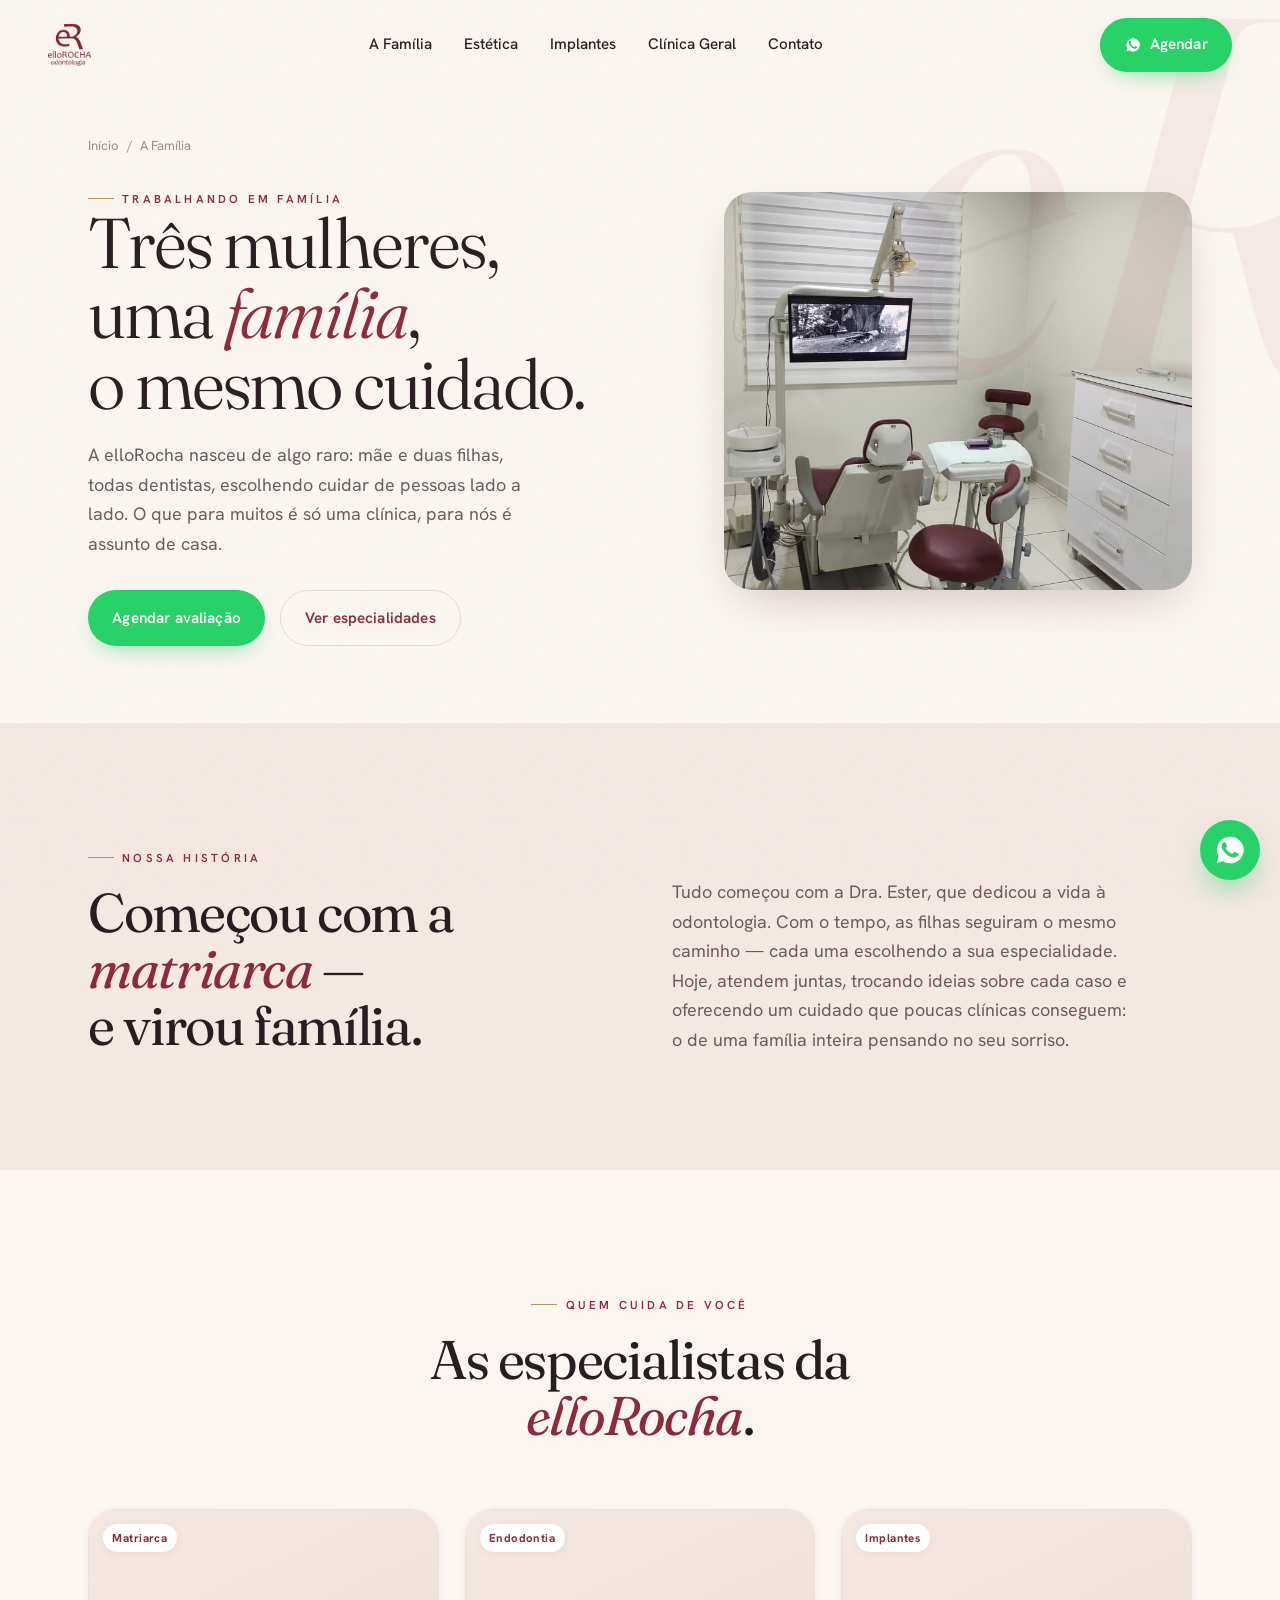
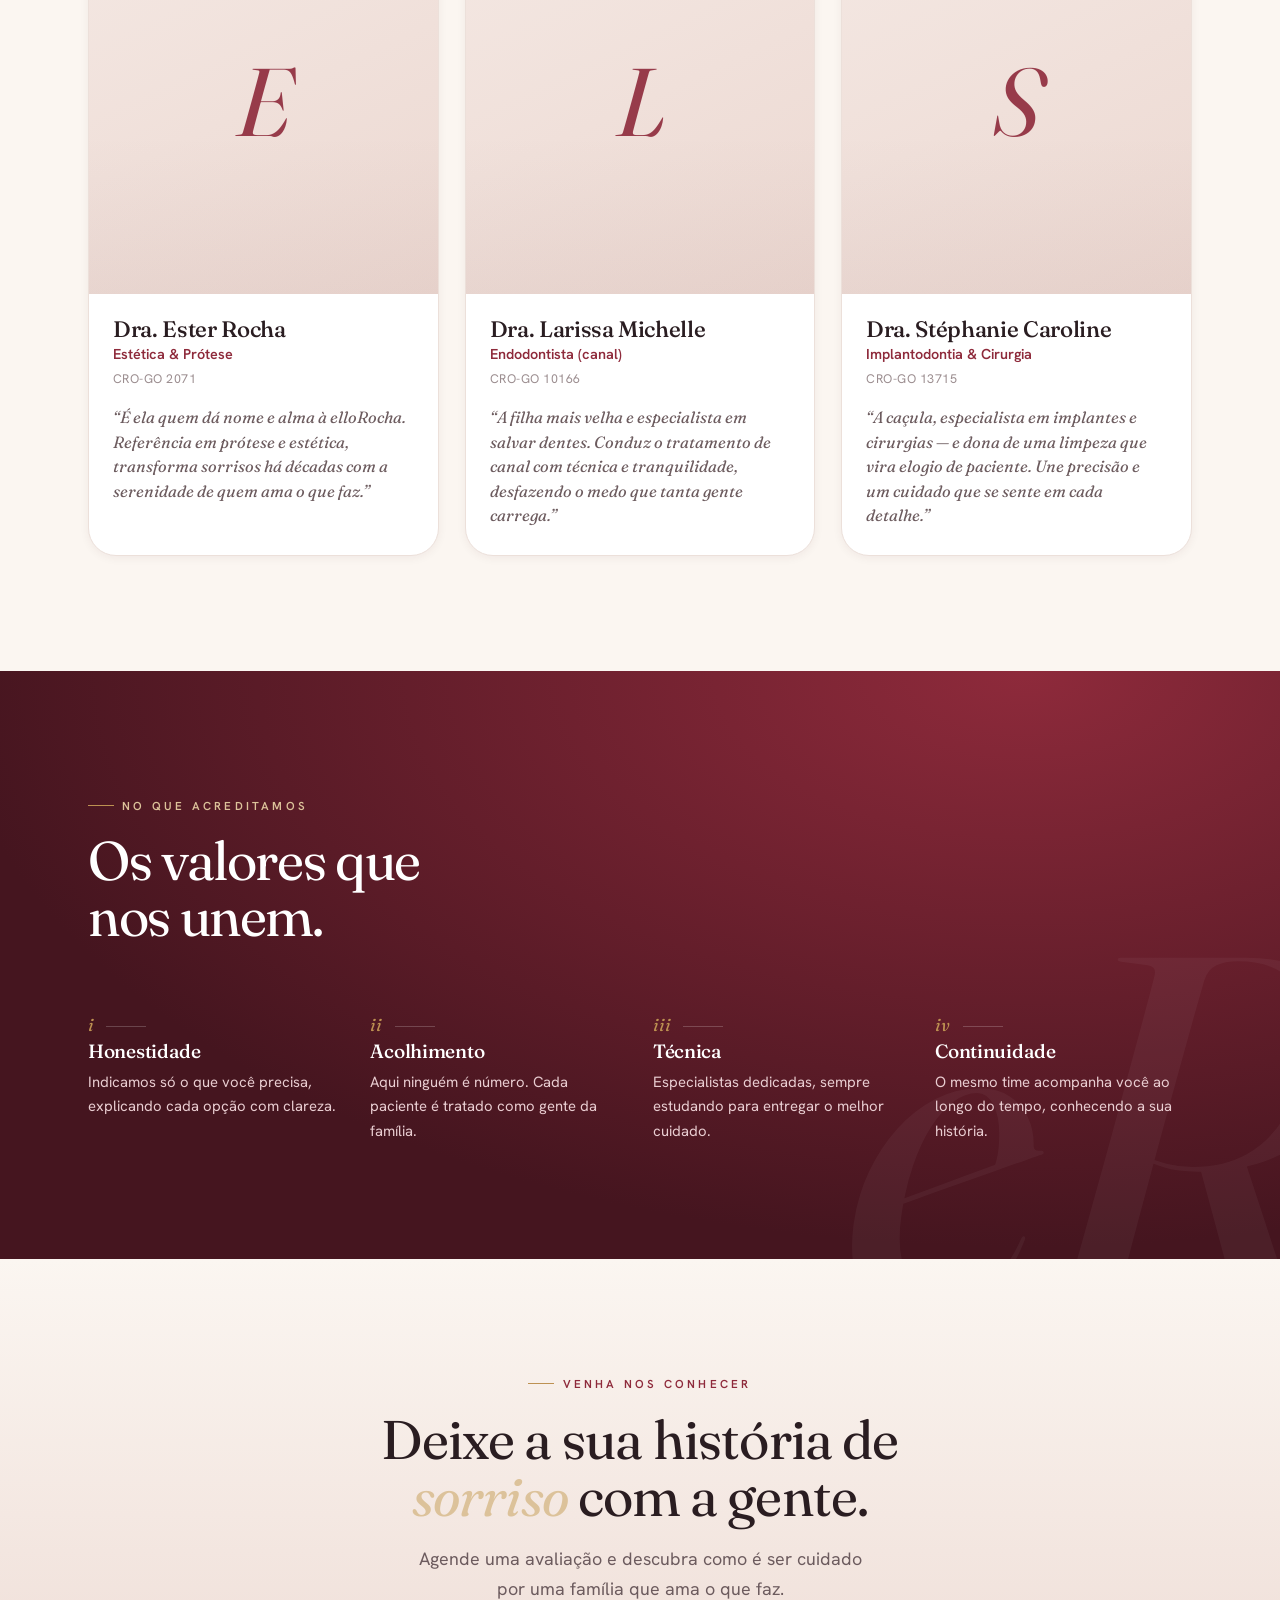
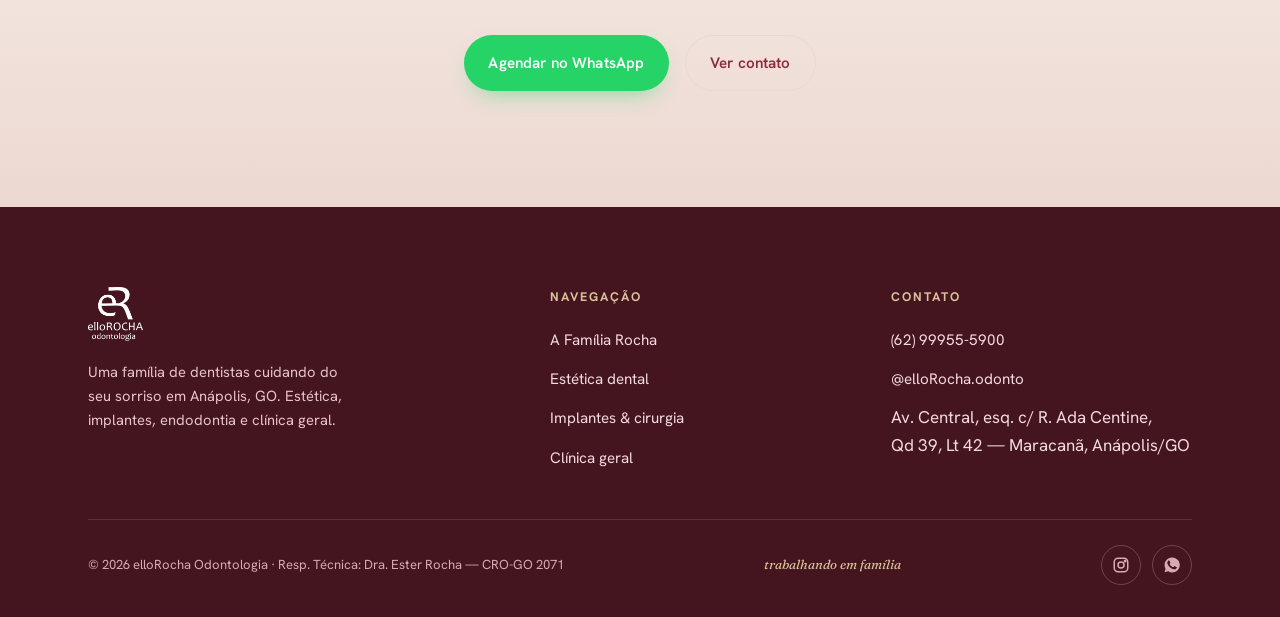
==== a-familia.html @ ec73e2ec "Redesign completo do site elloRocha (boutique editorial) - Nova identidade: bordô + dourado + marfim" ====
<!DOCTYPE html>
<html lang="pt-BR">
<head>
<meta charset="UTF-8">
<meta name="viewport" content="width=device-width, initial-scale=1">
<title>A Família Rocha — elloRocha Odontologia | Anápolis, GO</title>
<meta name="description" content="Conheça a família Rocha: mãe e duas filhas dentistas que atendem juntas em Anápolis, unindo estética, implantes e endodontia com cuidado humano.">
<link rel="canonical" href="https://ellorocha.com.br/a-familia.html">
<meta property="og:type" content="website">
<meta property="og:title" content="A Família Rocha — elloRocha Odontologia">
<meta property="og:description" content="Mãe e duas filhas dentistas cuidando do seu sorriso em Anápolis. Trabalhando em família.">
<meta property="og:image" content="https://ellorocha.com.br/assets/img/logo-bordo.png">
<link rel="icon" href="assets/img/favicon.svg" type="image/svg+xml">
<link rel="preconnect" href="https://fonts.googleapis.com">
<link rel="preconnect" href="https://fonts.gstatic.com" crossorigin>
<link href="https://fonts.googleapis.com/css2?family=Fraunces:ital,opsz,wght@0,9..144,300..600;1,9..144,300..500&family=Hanken+Grotesk:wght@400;500;600;700&display=swap" rel="stylesheet">
<link rel="stylesheet" href="assets/css/styles.css">
</head>
<body>

<!-- ===================== NAV ===================== -->
<header class="nav" id="nav">
  <a class="nav__brand" href="index.html" aria-label="elloRocha — início">
    <img src="assets/img/logo-bordo.png" alt="elloRocha Odontologia">
  </a>
  <nav class="nav__links" aria-label="Principal">
    <a href="a-familia.html">A Família</a>
    <a href="estetica.html">Estética</a>
    <a href="implantes.html">Implantes</a>
    <a href="clinica-geral.html">Clínica Geral</a>
    <a href="index.html#contato">Contato</a>
  </nav>
  <div class="nav__cta">
    <a class="btn btn--wz" href="https://wa.me/5562999555900?text=Ol%C3%A1!%20Gostaria%20de%20agendar%20uma%20avalia%C3%A7%C3%A3o%20na%20elloRocha." target="_blank" rel="noopener">
      <svg viewBox="0 0 24 24" fill="currentColor" aria-hidden="true"><path d="M12 2a10 10 0 0 0-8.6 15l-1.3 4.7 4.8-1.3A10 10 0 1 0 12 2Zm5.8 14.2c-.2.7-1.4 1.3-2 1.4-.5.1-1.2.1-1.9-.1-.4-.1-1-.3-1.8-.6-3-1.3-5-4.4-5.1-4.6-.2-.2-1.3-1.7-1.3-3.2 0-1.5.8-2.3 1.1-2.6.3-.3.6-.4.8-.4h.6c.2 0 .4 0 .6.5l.9 2.1c.1.2.1.4 0 .6l-.4.6-.3.3c-.2.2-.3.4-.1.7.2.3.9 1.4 1.9 2.3 1.3 1.1 2.3 1.5 2.6 1.6.3.1.5.1.7-.1l.9-1.1c.2-.3.4-.2.7-.1l2 1c.3.1.5.2.6.3.1.2.1.7-.1 1.5Z"/></svg>
      Agendar
    </a>
    <button class="nav__burger" aria-label="Abrir menu" aria-expanded="false" aria-controls="nav"><span></span></button>
  </div>
</header>

<main>
<!-- ===================== PAGE HERO ===================== -->
<section class="page-hero">
  <span class="monogram-bg" style="top:-4rem;right:-6rem;" aria-hidden="true">eR</span>
  <div class="container page-hero__grid">
    <div data-reveal>
      <div class="crumbs"><a href="index.html">Início</a> / <span>A Família</span></div>
      <span class="eyebrow">Trabalhando em família</span>
      <h1>Três mulheres,<br>uma <em>família</em>,<br>o mesmo cuidado.</h1>
      <p class="lead">A elloRocha nasceu de algo raro: mãe e duas filhas, todas dentistas, escolhendo cuidar de pessoas lado a lado. O que para muitos é só uma clínica, para nós é assunto de casa.</p>
      <div class="hero__actions">
        <a class="btn btn--wz" href="https://wa.me/5562999555900?text=Ol%C3%A1!%20Gostaria%20de%20agendar%20uma%20avalia%C3%A7%C3%A3o%20na%20elloRocha." target="_blank" rel="noopener">Agendar avaliação</a>
        <a class="btn btn--ghost" href="index.html#especialidades">Ver especialidades</a>
      </div>
    </div>
    <div class="page-hero__media" data-reveal data-delay="2">
      <img src="assets/img/clinica.jpg" alt="Consultório da elloRocha Odontologia em Anápolis">
    </div>
  </div>
</section>

<!-- ===================== HISTÓRIA ===================== -->
<section class="section section--nude">
  <div class="container family-intro">
    <div class="head" data-reveal style="margin-bottom:0">
      <span class="eyebrow">Nossa história</span>
      <h2 class="section-title">Começou com a <em>matriarca</em> —<br>e virou família.</h2>
    </div>
    <p class="lead" data-reveal data-delay="1">Tudo começou com a Dra. Ester, que dedicou a vida à odontologia. Com o tempo, as filhas seguiram o mesmo caminho — cada uma escolhendo a sua especialidade. Hoje, atendem juntas, trocando ideias sobre cada caso e oferecendo um cuidado que poucas clínicas conseguem: o de uma família inteira pensando no seu sorriso.</p>
  </div>
</section>

<!-- ===================== AS TRÊS ===================== -->
<section class="section">
  <div class="container">
    <div class="head head--center" data-reveal>
      <span class="eyebrow">Quem cuida de você</span>
      <h2 class="section-title">As especialistas da <em>elloRocha</em>.</h2>
    </div>
    <div class="family-grid">
      <article class="doc-card" data-reveal data-delay="1">
        <div class="doc-card__photo"><span class="doc-card__tag">Matriarca</span><span class="doc-card__mono">E</span></div>
        <div class="doc-card__body">
          <h3>Dra. Ester Rocha</h3>
          <p class="doc-card__role">Estética &amp; Prótese</p>
          <p class="doc-card__cro">CRO-GO 2071</p>
          <p class="doc-card__quote">“É ela quem dá nome e alma à elloRocha. Referência em prótese e estética, transforma sorrisos há décadas com a serenidade de quem ama o que faz.”</p>
        </div>
      </article>
      <article class="doc-card" data-reveal data-delay="2">
        <div class="doc-card__photo"><span class="doc-card__tag">Endodontia</span><span class="doc-card__mono">L</span></div>
        <div class="doc-card__body">
          <h3>Dra. Larissa Michelle</h3>
          <p class="doc-card__role">Endodontista (canal)</p>
          <p class="doc-card__cro">CRO-GO 10166</p>
          <p class="doc-card__quote">“A filha mais velha e especialista em salvar dentes. Conduz o tratamento de canal com técnica e tranquilidade, desfazendo o medo que tanta gente carrega.”</p>
        </div>
      </article>
      <article class="doc-card" data-reveal data-delay="3">
        <div class="doc-card__photo"><span class="doc-card__tag">Implantes</span><span class="doc-card__mono">S</span></div>
        <div class="doc-card__body">
          <h3>Dra. Stéphanie Caroline</h3>
          <p class="doc-card__role">Implantodontia &amp; Cirurgia</p>
          <p class="doc-card__cro">CRO-GO 13715</p>
          <p class="doc-card__quote">“A caçula, especialista em implantes e cirurgias — e dona de uma limpeza que vira elogio de paciente. Une precisão e um cuidado que se sente em cada detalhe.”</p>
        </div>
      </article>
    </div>
  </div>
</section>

<!-- ===================== VALORES ===================== -->
<section class="section dark">
  <span class="monogram-bg" style="bottom:-8rem;right:-4rem;color:#fff;opacity:.04;" aria-hidden="true">eR</span>
  <div class="container">
    <div class="head" data-reveal>
      <span class="eyebrow">No que acreditamos</span>
      <h2 class="section-title">Os valores que<br>nos unem.</h2>
    </div>
    <div class="feat-grid">
      <div class="feat" data-reveal data-delay="1"><div class="feat__n">i</div><h3>Honestidade</h3><p>Indicamos só o que você precisa, explicando cada opção com clareza.</p></div>
      <div class="feat" data-reveal data-delay="2"><div class="feat__n">ii</div><h3>Acolhimento</h3><p>Aqui ninguém é número. Cada paciente é tratado como gente da família.</p></div>
      <div class="feat" data-reveal data-delay="3"><div class="feat__n">iii</div><h3>Técnica</h3><p>Especialistas dedicadas, sempre estudando para entregar o melhor cuidado.</p></div>
      <div class="feat" data-reveal data-delay="4"><div class="feat__n">iv</div><h3>Continuidade</h3><p>O mesmo time acompanha você ao longo do tempo, conhecendo a sua história.</p></div>
    </div>
  </div>
</section>

<!-- ===================== CTA ===================== -->
<section class="section cta-band section--blush">
  <div class="container" data-reveal>
    <span class="eyebrow" style="justify-content:center;display:flex;margin-bottom:1.2rem">Venha nos conhecer</span>
    <h2>Deixe a sua história de <em>sorriso</em> com a gente.</h2>
    <p class="lead" style="margin:0 auto">Agende uma avaliação e descubra como é ser cuidado por uma família que ama o que faz.</p>
    <div class="actions">
      <a class="btn btn--wz" href="https://wa.me/5562999555900?text=Ol%C3%A1!%20Gostaria%20de%20agendar%20uma%20avalia%C3%A7%C3%A3o%20na%20elloRocha." target="_blank" rel="noopener">Agendar no WhatsApp</a>
      <a class="btn btn--ghost" href="index.html#contato">Ver contato</a>
    </div>
  </div>
</section>
</main>

<!-- ===================== RODAPÉ ===================== -->
<footer class="footer">
  <div class="container">
    <div class="footer__top">
      <div>
        <img src="assets/img/logo-branco.png" alt="elloRocha Odontologia">
        <p>Uma família de dentistas cuidando do seu sorriso em Anápolis, GO. Estética, implantes, endodontia e clínica geral.</p>
      </div>
      <div>
        <h4>Navegação</h4>
        <ul>
          <li><a href="a-familia.html">A Família Rocha</a></li>
          <li><a href="estetica.html">Estética dental</a></li>
          <li><a href="implantes.html">Implantes &amp; cirurgia</a></li>
          <li><a href="clinica-geral.html">Clínica geral</a></li>
        </ul>
      </div>
      <div>
        <h4>Contato</h4>
        <ul>
          <li><a href="https://wa.me/5562999555900" target="_blank" rel="noopener">(62) 99955-5900</a></li>
          <li><a href="https://instagram.com/elloRocha.odonto" target="_blank" rel="noopener">@elloRocha.odonto</a></li>
          <li><span>Av. Central, esq. c/ R. Ada Centine,<br>Qd 39, Lt 42 — Maracanã, Anápolis/GO</span></li>
        </ul>
      </div>
    </div>
    <div class="footer__bottom">
      <span>© <span data-year>2026</span> elloRocha Odontologia · Resp. Técnica: Dra. Ester Rocha — CRO-GO 2071</span>
      <span class="tag">trabalhando em família</span>
      <div class="footer__social">
        <a href="https://instagram.com/elloRocha.odonto" target="_blank" rel="noopener" aria-label="Instagram"><svg viewBox="0 0 24 24" fill="none" stroke="currentColor" stroke-width="2"><rect x="3" y="3" width="18" height="18" rx="5"/><circle cx="12" cy="12" r="4"/><circle cx="17.5" cy="6.5" r="1" fill="currentColor"/></svg></a>
        <a href="https://wa.me/5562999555900" target="_blank" rel="noopener" aria-label="WhatsApp"><svg viewBox="0 0 24 24" fill="currentColor"><path d="M12 2a10 10 0 0 0-8.6 15l-1.3 4.7 4.8-1.3A10 10 0 1 0 12 2Zm5.8 14.2c-.2.7-1.4 1.3-2 1.4-.5.1-1.2.1-1.9-.1-.4-.1-1-.3-1.8-.6-3-1.3-5-4.4-5.1-4.6-.2-.2-1.3-1.7-1.3-3.2 0-1.5.8-2.3 1.1-2.6.3-.3.6-.4.8-.4h.6c.2 0 .4 0 .6.5l.9 2.1c.1.2.1.4 0 .6l-.4.6-.3.3c-.2.2-.3.4-.1.7.2.3.9 1.4 1.9 2.3 1.3 1.1 2.3 1.5 2.6 1.6.3.1.5.1.7-.1l.9-1.1c.2-.3.4-.2.7-.1l2 1c.3.1.5.2.6.3.1.2.1.7-.1 1.5Z"/></svg></a>
      </div>
    </div>
  </div>
</footer>

<a class="wz-float" href="https://wa.me/5562999555900?text=Ol%C3%A1!%20Gostaria%20de%20agendar%20uma%20avalia%C3%A7%C3%A3o%20na%20elloRocha." target="_blank" rel="noopener" aria-label="Falar no WhatsApp">
  <svg viewBox="0 0 24 24" fill="currentColor"><path d="M12 2a10 10 0 0 0-8.6 15l-1.3 4.7 4.8-1.3A10 10 0 1 0 12 2Zm5.8 14.2c-.2.7-1.4 1.3-2 1.4-.5.1-1.2.1-1.9-.1-.4-.1-1-.3-1.8-.6-3-1.3-5-4.4-5.1-4.6-.2-.2-1.3-1.7-1.3-3.2 0-1.5.8-2.3 1.1-2.6.3-.3.6-.4.8-.4h.6c.2 0 .4 0 .6.5l.9 2.1c.1.2.1.4 0 .6l-.4.6-.3.3c-.2.2-.3.4-.1.7.2.3.9 1.4 1.9 2.3 1.3 1.1 2.3 1.5 2.6 1.6.3.1.5.1.7-.1l.9-1.1c.2-.3.4-.2.7-.1l2 1c.3.1.5.2.6.3.1.2.1.7-.1 1.5Z"/></svg>
</a>

<script src="assets/js/main.js"></script>
</body>
</html>
---- assets/css/styles.css ----
/* =====================================================================
   elloRocha odontologia — sistema visual
   Boutique editorial · bordô + dourado + marfim
   Fonts: Fraunces (display) + Hanken Grotesk (corpo)
   ===================================================================== */

/* ---------- Tokens ---------- */
:root{
  /* cor */
  --bordo:      #8e2a3b;
  --bordo-dk:   #6b1f2d;
  --bordo-deep: #45151f;
  --champagne:  #bd9152;
  --champagne-lt:#dcc29a;
  --nude:       #f4e8e3;
  --blush:      #ecd8d1;
  --marfim:     #fbf6f1;
  --paper:      #ffffff;
  --ink:        #2a1d21;
  --mid:        #6c5b5e;
  --muted:      #9c8e90;
  --linha:      #ece0da;
  --wz:         #25d366;

  /* tipografia */
  --serif: "Fraunces", "Georgia", serif;
  --sans:  "Hanken Grotesk", -apple-system, BlinkMacSystemFont, sans-serif;

  /* medidas */
  --container: 1200px;
  --gutter: clamp(1.25rem, 4vw, 3rem);
  --radius: 18px;
  --radius-lg: 28px;

  /* sombra */
  --shadow-sm: 0 2px 10px rgba(69,21,31,.06);
  --shadow:    0 18px 50px -18px rgba(69,21,31,.28);
  --shadow-lg: 0 40px 90px -30px rgba(69,21,31,.42);

  --ease: cubic-bezier(.22,.61,.36,1);
}

/* ---------- Reset ---------- */
*,*::before,*::after{ box-sizing:border-box; margin:0; padding:0; }
html{ scroll-behavior:smooth; -webkit-text-size-adjust:100%; }
body{
  font-family:var(--sans);
  color:var(--ink);
  background:var(--marfim);
  line-height:1.65;
  font-size:clamp(15.5px,.5vw + 14.5px,17px);
  -webkit-font-smoothing:antialiased;
  overflow-x:hidden;
}
img{ display:block; max-width:100%; height:auto; }
a{ color:inherit; text-decoration:none; }
button{ font:inherit; cursor:pointer; border:none; background:none; color:inherit; }
ul{ list-style:none; }
::selection{ background:var(--bordo); color:#fff; }

/* grão sutil sobre o fundo inteiro */
body::before{
  content:""; position:fixed; inset:0; z-index:9999; pointer-events:none; opacity:.035;
  background-image:url("data:image/svg+xml,%3Csvg xmlns='http://www.w3.org/2000/svg' width='160' height='160'%3E%3Cfilter id='n'%3E%3CfeTurbulence type='fractalNoise' baseFrequency='.8' numOctaves='2'/%3E%3C/filter%3E%3Crect width='100%25' height='100%25' filter='url(%23n)'/%3E%3C/svg%3E");
}

/* ---------- Tipografia ---------- */
h1,h2,h3{ font-family:var(--serif); font-weight:560; line-height:1.04; letter-spacing:-.015em; color:var(--ink); }
.display{
  font-family:var(--serif);
  font-weight:330;
  font-optical-sizing:auto;
  font-size:clamp(2.6rem,7.2vw,5.6rem);
  line-height:.98;
  letter-spacing:-.03em;
}
.display em{ font-style:italic; font-weight:430; }
.display .accent{ color:var(--bordo); }

.eyebrow{
  font-family:var(--sans);
  font-weight:600; font-size:.72rem; letter-spacing:.28em; text-transform:uppercase;
  color:var(--bordo); display:inline-flex; align-items:center; gap:.7em;
}
.eyebrow::before{ content:""; width:26px; height:1px; background:var(--champagne); }

.section-title{ font-size:clamp(2rem,4.4vw,3.4rem); font-weight:400; letter-spacing:-.025em; }
.section-title em{ font-style:italic; color:var(--bordo); }
.lead{ font-size:clamp(1.05rem,1.4vw,1.22rem); color:var(--mid); max-width:46ch; }

/* ---------- Layout ---------- */
.container{ width:100%; max-width:var(--container); margin-inline:auto; padding-inline:var(--gutter); }
.section{ padding-block:clamp(4.5rem,9vw,8rem); position:relative; }
.section--tight{ padding-block:clamp(3rem,6vw,5rem); }
.section--nude{ background:var(--nude); }
.section--blush{ background:linear-gradient(180deg,var(--marfim),var(--blush)); }
.dark{ background:radial-gradient(120% 140% at 80% 0%,var(--bordo) 0%,var(--bordo-deep) 70%); color:#fdeef0; }
.dark h1,.dark h2,.dark h3{ color:#fff; }
.dark .lead{ color:#f0d4d8; }
.dark .eyebrow{ color:var(--champagne-lt); }
.dark .eyebrow::before{ background:var(--champagne); }

/* ---------- Botões ---------- */
.btn{
  --bg:var(--bordo); --fg:#fff;
  display:inline-flex; align-items:center; gap:.6em;
  background:var(--bg); color:var(--fg);
  padding:.95em 1.6em; border-radius:999px;
  font-weight:600; font-size:.95rem; letter-spacing:.01em;
  transition:transform .35s var(--ease), box-shadow .35s var(--ease), background .3s;
  box-shadow:0 10px 24px -12px rgba(142,42,59,.6);
  white-space:nowrap;
}
.btn:hover{ transform:translateY(-3px); box-shadow:0 18px 34px -14px rgba(142,42,59,.7); }
.btn svg{ width:1.05em; height:1.05em; }
.btn--wz{ --bg:var(--wz); box-shadow:0 10px 24px -12px rgba(37,211,102,.7); }
.btn--wz:hover{ box-shadow:0 18px 34px -14px rgba(37,211,102,.75); }
.btn--ghost{ --bg:transparent; --fg:var(--bordo); box-shadow:none; border:1.5px solid var(--blush); }
.btn--ghost:hover{ background:var(--bordo); color:#fff; border-color:var(--bordo); }
.btn--gold{ --bg:var(--champagne); --fg:#3a2410; }
.dark .btn--ghost{ --fg:#fff; border-color:rgba(255,255,255,.35); }
.dark .btn--ghost:hover{ background:#fff; color:var(--bordo); }

.link-arrow{ display:inline-flex; align-items:center; gap:.5em; font-weight:600; color:var(--bordo); }
.link-arrow svg{ width:1em; height:1em; transition:transform .3s var(--ease); }
.link-arrow:hover svg{ transform:translateX(5px); }

/* ---------- Monograma decorativo ---------- */
.monogram-bg{
  position:absolute; font-family:var(--serif); font-weight:400; font-style:italic;
  color:var(--bordo); opacity:.05; line-height:1; pointer-events:none; user-select:none;
  font-size:clamp(16rem,40vw,38rem); z-index:0;
}

/* =====================================================================
   NAV
   ===================================================================== */
.nav{
  position:fixed; inset:0 0 auto 0; z-index:100;
  display:flex; align-items:center; justify-content:space-between;
  padding:1.1rem var(--gutter);
  transition:background .4s var(--ease), box-shadow .4s, padding .4s;
}
.nav.scrolled{ background:rgba(251,246,241,.86); backdrop-filter:blur(14px); box-shadow:0 1px 0 var(--linha); padding-block:.75rem; }
.nav__brand{ display:flex; align-items:center; gap:.6rem; z-index:2; }
.nav__brand img{ height:42px; transition:height .4s; }
.nav.scrolled .nav__brand img{ height:36px; }
.nav__links{ display:flex; align-items:center; gap:2rem; }
.nav__links a{ font-weight:500; font-size:.95rem; position:relative; color:var(--ink); }
.nav__links a::after{ content:""; position:absolute; left:0; bottom:-5px; width:0; height:1.5px; background:var(--bordo); transition:width .3s var(--ease); }
.nav__links a:hover::after{ width:100%; }
.nav__cta{ display:flex; align-items:center; gap:1rem; }
.nav__burger{ display:none; width:44px; height:44px; border-radius:50%; align-items:center; justify-content:center; }
.nav__burger span{ display:block; width:20px; height:2px; background:var(--ink); position:relative; transition:.3s; }
.nav__burger span::before,.nav__burger span::after{ content:""; position:absolute; left:0; width:20px; height:2px; background:var(--ink); transition:.3s; }
.nav__burger span::before{ top:-6px; } .nav__burger span::after{ top:6px; }
body.menu-open .nav__burger span{ background:transparent; }
body.menu-open .nav__burger span::before{ top:0; transform:rotate(45deg); }
body.menu-open .nav__burger span::after{ top:0; transform:rotate(-45deg); }

/* =====================================================================
   HERO
   ===================================================================== */
.hero{ position:relative; padding-top:clamp(8rem,16vh,11rem); padding-bottom:clamp(3rem,6vw,5rem); overflow:hidden; }
.hero__grid{ display:grid; grid-template-columns:1.05fr .95fr; gap:clamp(2rem,5vw,4.5rem); align-items:center; position:relative; z-index:1; }
.hero__badge{
  display:inline-flex; align-items:center; gap:.5em; font-size:.8rem; font-weight:600;
  letter-spacing:.04em; color:var(--bordo); background:var(--paper);
  padding:.5em 1em; border-radius:999px; box-shadow:var(--shadow-sm); margin-bottom:1.6rem;
}
.hero__badge .dot{ width:7px; height:7px; border-radius:50%; background:var(--wz); box-shadow:0 0 0 4px rgba(37,211,102,.18); }
.hero h1{ margin-bottom:1.4rem; }
.hero__tagline{ font-family:var(--serif); font-style:italic; color:var(--champagne); font-size:1.1rem; letter-spacing:.02em; margin-bottom:1.2rem; }
.hero__actions{ display:flex; flex-wrap:wrap; gap:.9rem; margin-top:2rem; }
.hero__proof{ display:flex; gap:2rem; margin-top:2.6rem; flex-wrap:wrap; }
.hero__proof .num{ font-family:var(--serif); font-size:1.9rem; color:var(--bordo); line-height:1; }
.hero__proof .lbl{ font-size:.8rem; color:var(--mid); margin-top:.2rem; }

/* colagem editorial */
.collage{ display:grid; grid-template-columns:repeat(6,1fr); grid-auto-rows:62px; gap:14px; }
.collage figure{ position:relative; overflow:hidden; border-radius:var(--radius); box-shadow:var(--shadow); }
.collage img{ width:100%; height:100%; object-fit:cover; transition:transform 1.2s var(--ease); }
.collage figure:hover img{ transform:scale(1.06); }
.collage .c1{ grid-column:1/4; grid-row:1/5; }
.collage .c2{ grid-column:4/7; grid-row:1/4; }
.collage .c3{ grid-column:4/7; grid-row:4/7; }
.collage .c4{ grid-column:1/4; grid-row:5/7; }
.collage .tile{
  display:flex; flex-direction:column; justify-content:space-between; padding:1.2rem;
  background:linear-gradient(150deg,var(--bordo),var(--bordo-deep)); color:#fff;
}
.collage .tile .er{ font-family:var(--serif); font-style:italic; font-size:2.4rem; line-height:1; color:var(--champagne-lt); }
.collage .tile small{ font-size:.72rem; letter-spacing:.18em; text-transform:uppercase; opacity:.85; }
.collage figcaption{
  position:absolute; left:10px; bottom:10px; background:rgba(251,246,241,.92);
  color:var(--bordo); font-size:.7rem; font-weight:600; letter-spacing:.04em;
  padding:.35em .7em; border-radius:999px; backdrop-filter:blur(4px);
}

/* =====================================================================
   TRUST STRIP
   ===================================================================== */
.trust{ border-block:1px solid var(--linha); background:var(--paper); }
.trust__row{ display:flex; flex-wrap:wrap; align-items:center; justify-content:space-between; gap:1.4rem 2.5rem; padding-block:1.5rem; }
.trust__item{ display:flex; align-items:center; gap:.7rem; font-size:.92rem; color:var(--mid); }
.trust__item strong{ color:var(--ink); font-weight:600; }
.trust__item svg{ width:1.4rem; height:1.4rem; color:var(--champagne); flex:none; }

/* =====================================================================
   SECTION HEAD
   ===================================================================== */
.head{ max-width:640px; margin-bottom:clamp(2.5rem,5vw,4rem); }
.head .eyebrow{ margin-bottom:1.1rem; }
.head--center{ margin-inline:auto; text-align:center; }
.head--center .eyebrow{ justify-content:center; }

/* =====================================================================
   FAMÍLIA
   ===================================================================== */
.family-intro{ display:grid; grid-template-columns:1fr 1fr; gap:clamp(2rem,5vw,4rem); align-items:end; }
.family-grid{ display:grid; grid-template-columns:repeat(3,1fr); gap:1.6rem; margin-top:clamp(2.5rem,5vw,3.5rem); }
.doc-card{
  background:var(--paper); border-radius:var(--radius-lg); overflow:hidden;
  box-shadow:var(--shadow-sm); border:1px solid var(--linha);
  transition:transform .5s var(--ease), box-shadow .5s; position:relative;
}
.doc-card:hover{ transform:translateY(-8px); box-shadow:var(--shadow); }
.doc-card__photo{
  aspect-ratio:4/4.4; display:flex; align-items:center; justify-content:center; position:relative;
  background:linear-gradient(155deg,var(--nude),var(--blush));
  overflow:hidden;
}
.doc-card__photo img{ width:100%; height:100%; object-fit:cover; }
.doc-card__mono{ font-family:var(--serif); font-style:italic; font-size:6rem; color:var(--bordo); opacity:.9; }
.doc-card__photo::after{ content:""; position:absolute; inset:auto 0 0 0; height:42%; background:linear-gradient(180deg,transparent,rgba(69,21,31,.04)); }
.doc-card__tag{ position:absolute; top:14px; left:14px; background:var(--paper); color:var(--bordo); font-size:.72rem; font-weight:700; letter-spacing:.04em; padding:.4em .8em; border-radius:999px; box-shadow:var(--shadow-sm); }
.doc-card__body{ padding:1.5rem 1.5rem 1.7rem; }
.doc-card__body h3{ font-size:1.4rem; font-weight:500; }
.doc-card__role{ color:var(--bordo); font-weight:600; font-size:.9rem; margin-top:.15rem; }
.doc-card__cro{ font-size:.78rem; color:var(--muted); letter-spacing:.04em; margin-top:.1rem; }
.doc-card__quote{ font-family:var(--serif); font-style:italic; color:var(--mid); margin-top:1rem; font-size:1.02rem; line-height:1.5; }

/* =====================================================================
   ESPECIALIDADES
   ===================================================================== */
.serv-grid{ display:grid; grid-template-columns:repeat(3,1fr); gap:1.4rem; }
.serv-card{
  background:var(--paper); border:1px solid var(--linha); border-radius:var(--radius-lg);
  padding:2rem 1.8rem; transition:.45s var(--ease); position:relative; overflow:hidden;
  display:flex; flex-direction:column; gap:.9rem; min-height:240px;
}
.serv-card::before{ content:""; position:absolute; inset:0 0 auto 0; height:3px; background:linear-gradient(90deg,var(--champagne),var(--bordo)); transform:scaleX(0); transform-origin:left; transition:transform .5s var(--ease); }
.serv-card:hover{ transform:translateY(-6px); box-shadow:var(--shadow); border-color:transparent; }
.serv-card:hover::before{ transform:scaleX(1); }
.serv-card__ico{ width:54px; height:54px; border-radius:14px; display:flex; align-items:center; justify-content:center; background:var(--nude); color:var(--bordo); }
.serv-card__ico svg{ width:26px; height:26px; }
.serv-card h3{ font-size:1.32rem; font-weight:500; }
.serv-card p{ color:var(--mid); font-size:.95rem; flex:1; }
.serv-card .link-arrow{ font-size:.9rem; }

/* =====================================================================
   DIFERENCIAIS
   ===================================================================== */
.feat-grid{ display:grid; grid-template-columns:repeat(4,1fr); gap:1.6rem; }
.feat{ position:relative; padding-top:2rem; }
.feat__n{ font-family:var(--serif); font-style:italic; font-size:1.1rem; color:var(--champagne); position:absolute; top:0; left:0; }
.feat__n::after{ content:""; display:inline-block; width:40px; height:1px; background:var(--linha); margin-left:.7em; vertical-align:middle; }
.feat h3{ font-size:1.2rem; font-weight:500; margin-bottom:.5rem; }
.feat p{ color:var(--mid); font-size:.93rem; }
.dark .feat p{ color:#e9cdd1; }
.dark .feat__n::after{ background:rgba(255,255,255,.2); }

/* =====================================================================
   DEPOIMENTOS
   ===================================================================== */
.testi-grid{ display:grid; grid-template-columns:repeat(3,1fr); gap:1.4rem; }
.testi{ background:var(--paper); border:1px solid var(--linha); border-radius:var(--radius-lg); padding:1.9rem; display:flex; flex-direction:column; gap:1rem; }
.testi__stars{ color:var(--champagne); letter-spacing:.15em; font-size:.95rem; }
.testi__txt{ font-family:var(--serif); font-size:1.1rem; line-height:1.55; color:var(--ink); font-weight:330; }
.testi__who{ display:flex; align-items:center; gap:.8rem; margin-top:auto; }
.testi__av{ width:42px; height:42px; border-radius:50%; background:var(--bordo); color:#fff; display:flex; align-items:center; justify-content:center; font-family:var(--serif); font-style:italic; }
.testi__who b{ font-size:.92rem; } .testi__who span{ display:block; font-size:.78rem; color:var(--muted); }
.testi__note{ text-align:center; font-size:.82rem; color:var(--muted); margin-top:1.4rem; }

/* =====================================================================
   PASSOS
   ===================================================================== */
.steps{ display:grid; grid-template-columns:repeat(4,1fr); gap:1.4rem; counter-reset:s; }
.step{ position:relative; padding:1.6rem; border-radius:var(--radius); background:rgba(255,255,255,.5); border:1px solid var(--linha); }
.dark .step{ background:rgba(255,255,255,.06); border-color:rgba(255,255,255,.12); }
.step__n{ counter-increment:s; font-family:var(--serif); font-size:2.4rem; color:var(--champagne); line-height:1; }
.step__n::before{ content:"0" counter(s); }
.step h3{ font-size:1.12rem; font-weight:500; margin:.6rem 0 .4rem; }
.step p{ font-size:.9rem; color:var(--mid); }
.dark .step p{ color:#e9cdd1; }

/* =====================================================================
   FAQ
   ===================================================================== */
.faq{ max-width:780px; margin-inline:auto; }
.faq__item{ border-bottom:1px solid var(--linha); }
.faq__q{ width:100%; display:flex; align-items:center; justify-content:space-between; gap:1rem; text-align:left; padding:1.4rem 0; font-family:var(--serif); font-size:1.18rem; font-weight:430; color:var(--ink); }
.faq__q .ic{ flex:none; width:30px; height:30px; border-radius:50%; border:1.5px solid var(--blush); display:grid; place-items:center; color:var(--bordo); transition:.35s var(--ease); }
.faq__q .ic::before{ content:""; width:11px; height:1.5px; background:currentColor; position:absolute; }
.faq__q .ic::after{ content:""; width:1.5px; height:11px; background:currentColor; position:absolute; transition:.35s var(--ease); }
.faq__item.open .faq__q .ic{ background:var(--bordo); border-color:var(--bordo); color:#fff; transform:rotate(90deg); }
.faq__item.open .faq__q .ic::after{ transform:scaleY(0); }
.faq__a{ overflow:hidden; max-height:0; transition:max-height .45s var(--ease); }
.faq__a p{ padding:0 0 1.4rem; color:var(--mid); max-width:66ch; }

/* =====================================================================
   CTA banda
   ===================================================================== */
.cta-band{ text-align:center; position:relative; overflow:hidden; }
.cta-band h2{ font-size:clamp(2rem,4.6vw,3.4rem); font-weight:400; max-width:18ch; margin:0 auto 1.2rem; }
.cta-band h2 em{ font-style:italic; color:var(--champagne-lt); }
.cta-band .actions{ display:flex; gap:1rem; justify-content:center; flex-wrap:wrap; margin-top:2rem; }

/* =====================================================================
   CONTATO
   ===================================================================== */
.contact{ display:grid; grid-template-columns:.95fr 1.05fr; gap:clamp(2rem,5vw,4rem); align-items:start; }
.contact__info h2{ margin-bottom:1.2rem; }
.info-list{ display:flex; flex-direction:column; gap:1.1rem; margin-top:1.8rem; }
.info-list li{ display:flex; gap:1rem; align-items:flex-start; }
.info-list .ic{ width:46px; height:46px; flex:none; border-radius:13px; background:var(--nude); color:var(--bordo); display:grid; place-items:center; }
.info-list .ic svg{ width:22px; height:22px; }
.info-list b{ display:block; font-size:.78rem; letter-spacing:.12em; text-transform:uppercase; color:var(--muted); font-weight:600; margin-bottom:.15rem; }
.info-list a,.info-list span{ font-size:1.02rem; color:var(--ink); }
.form-card{ background:var(--paper); border:1px solid var(--linha); border-radius:var(--radius-lg); padding:clamp(1.6rem,3vw,2.4rem); box-shadow:var(--shadow-sm); }
.field{ margin-bottom:1.1rem; }
.field label{ display:block; font-size:.82rem; font-weight:600; color:var(--mid); margin-bottom:.4rem; }
.field input,.field select,.field textarea{
  width:100%; padding:.85em 1em; border:1.5px solid var(--linha); border-radius:12px;
  background:var(--marfim); font:inherit; color:var(--ink); transition:.25s;
}
.field input:focus,.field select:focus,.field textarea:focus{ outline:none; border-color:var(--bordo); background:#fff; box-shadow:0 0 0 4px rgba(142,42,59,.08); }
.field textarea{ resize:vertical; min-height:110px; }
.form-card .btn{ width:100%; justify-content:center; margin-top:.4rem; }
.lgpd{ font-size:.76rem; color:var(--muted); margin-top:1rem; line-height:1.5; }
.lgpd a{ color:var(--bordo); text-decoration:underline; }

/* =====================================================================
   RODAPÉ
   ===================================================================== */
.footer{ background:var(--bordo-deep); color:#f3dade; padding-block:clamp(3.5rem,7vw,5rem) 2rem; }
.footer__top{ display:grid; grid-template-columns:1.4fr 1fr 1fr; gap:2.5rem; padding-bottom:3rem; border-bottom:1px solid rgba(255,255,255,.12); }
.footer img{ height:54px; margin-bottom:1.2rem; }
.footer p{ color:#e7c4c9; font-size:.92rem; max-width:34ch; }
.footer h4{ font-family:var(--sans); font-size:.78rem; letter-spacing:.16em; text-transform:uppercase; color:var(--champagne-lt); margin-bottom:1.1rem; }
.footer ul{ display:flex; flex-direction:column; gap:.7rem; }
.footer ul a{ color:#f3dade; font-size:.95rem; transition:.25s; }
.footer ul a:hover{ color:#fff; padding-left:4px; }
.footer__bottom{ display:flex; flex-wrap:wrap; gap:1rem; justify-content:space-between; align-items:center; padding-top:1.6rem; font-size:.82rem; color:#d8a9b0; }
.footer__bottom .tag{ font-family:var(--serif); font-style:italic; color:var(--champagne-lt); }
.footer__social{ display:flex; gap:.7rem; }
.footer__social a{ width:40px; height:40px; border-radius:50%; border:1px solid rgba(255,255,255,.2); display:grid; place-items:center; transition:.3s; }
.footer__social a:hover{ background:var(--champagne); border-color:var(--champagne); color:var(--bordo-deep); transform:translateY(-3px); }
.footer__social svg{ width:18px; height:18px; }

/* =====================================================================
   WHATSAPP FLUTUANTE
   ===================================================================== */
.wz-float{ position:fixed; right:20px; bottom:20px; z-index:90; width:60px; height:60px; border-radius:50%; background:var(--wz); display:grid; place-items:center; box-shadow:0 14px 30px -8px rgba(37,211,102,.6); transition:transform .3s var(--ease); }
.wz-float:hover{ transform:scale(1.08); }
.wz-float svg{ width:32px; height:32px; color:#fff; }
.wz-float::after{ content:""; position:absolute; inset:0; border-radius:50%; box-shadow:0 0 0 0 rgba(37,211,102,.5); animation:pulse 2.4s infinite; }
@keyframes pulse{ to{ box-shadow:0 0 0 18px rgba(37,211,102,0); } }

/* =====================================================================
   PÁGINAS INTERNAS — hero de serviço
   ===================================================================== */
.page-hero{ padding-top:clamp(8rem,15vh,11rem); padding-bottom:clamp(3rem,6vw,5rem); position:relative; overflow:hidden; }
.page-hero__grid{ display:grid; grid-template-columns:1.1fr .9fr; gap:clamp(2rem,5vw,4rem); align-items:center; }
.page-hero h1{ font-size:clamp(2.4rem,6vw,4.4rem); font-weight:330; letter-spacing:-.03em; line-height:1; margin-bottom:1.3rem; }
.page-hero h1 em{ font-style:italic; color:var(--bordo); }
.page-hero__media{ border-radius:var(--radius-lg); overflow:hidden; box-shadow:var(--shadow); aspect-ratio:4/3.4; }
.page-hero__media img{ width:100%; height:100%; object-fit:cover; }
.crumbs{ font-size:.82rem; color:var(--muted); margin-bottom:1.4rem; display:flex; gap:.5rem; }
.crumbs a:hover{ color:var(--bordo); }

.benefit-grid{ display:grid; grid-template-columns:repeat(3,1fr); gap:1.4rem; }
.benefit{ background:var(--paper); border:1px solid var(--linha); border-radius:var(--radius); padding:1.7rem; }
.benefit .ic{ width:48px; height:48px; border-radius:12px; background:var(--nude); color:var(--bordo); display:grid; place-items:center; margin-bottom:1rem; }
.benefit .ic svg{ width:24px; height:24px; }
.benefit h3{ font-size:1.15rem; font-weight:500; margin-bottom:.4rem; }
.benefit p{ font-size:.92rem; color:var(--mid); }

/* faixa responsável */
.resp{ display:grid; grid-template-columns:auto 1fr; gap:2rem; align-items:center; background:var(--paper); border:1px solid var(--linha); border-radius:var(--radius-lg); padding:clamp(1.6rem,3vw,2.4rem); }
.resp__mono{ width:120px; height:120px; border-radius:50%; background:linear-gradient(155deg,var(--nude),var(--blush)); display:grid; place-items:center; font-family:var(--serif); font-style:italic; font-size:3.4rem; color:var(--bordo); flex:none; }
.resp h3{ font-size:1.5rem; font-weight:500; }
.resp .role{ color:var(--bordo); font-weight:600; font-size:.92rem; }
.resp .cro{ font-size:.8rem; color:var(--muted); }
.resp p{ color:var(--mid); margin-top:.7rem; max-width:60ch; }

/* =====================================================================
   ANIMAÇÃO DE REVEAL
   ===================================================================== */
[data-reveal]{ opacity:0; transform:translateY(26px); transition:opacity .8s var(--ease), transform .8s var(--ease); }
[data-reveal].in{ opacity:1; transform:none; }
[data-reveal][data-delay="1"]{ transition-delay:.08s; }
[data-reveal][data-delay="2"]{ transition-delay:.16s; }
[data-reveal][data-delay="3"]{ transition-delay:.24s; }
[data-reveal][data-delay="4"]{ transition-delay:.32s; }
@media (prefers-reduced-motion:reduce){
  *{ animation:none!important; transition:none!important; }
  [data-reveal]{ opacity:1; transform:none; }
  html{ scroll-behavior:auto; }
}
/* Sem JavaScript: mostra todo o conteúdo (resiliência) */
@media (scripting:none){
  [data-reveal]{ opacity:1!important; transform:none!important; }
}

/* =====================================================================
   RESPONSIVO
   ===================================================================== */
@media (max-width:980px){
  .hero__grid,.page-hero__grid,.family-intro,.contact{ grid-template-columns:1fr; }
  .feat-grid,.steps{ grid-template-columns:repeat(2,1fr); }
  .serv-grid,.family-grid,.testi-grid,.benefit-grid{ grid-template-columns:repeat(2,1fr); }
  .footer__top{ grid-template-columns:1fr 1fr; }
  .collage{ grid-auto-rows:56px; }
  .page-hero__media{ order:-1; }
}
@media (max-width:680px){
  .nav__links{
    position:fixed; inset:0; flex-direction:column; justify-content:center; gap:1.8rem;
    background:var(--marfim); transform:translateX(100%); transition:transform .45s var(--ease);
  }
  body.menu-open .nav__links{ transform:none; }
  .nav__links a{ font-size:1.5rem; font-family:var(--serif); }
  .nav__burger{ display:flex; z-index:2; }
  .nav__cta .btn{ display:none; }
  body.menu-open{ overflow:hidden; }
  .serv-grid,.family-grid,.testi-grid,.benefit-grid,.feat-grid,.steps{ grid-template-columns:1fr; }
  .footer__top{ grid-template-columns:1fr; gap:2rem; }
  .resp{ grid-template-columns:1fr; text-align:center; justify-items:center; }
  .hero__proof{ gap:1.4rem; }
  .hero__actions{ width:100%; }
  .hero__actions .btn{ flex:1 1 100%; justify-content:center; }
  .cta-band .actions .btn{ width:100%; justify-content:center; }
  .collage{ grid-template-columns:repeat(2,1fr); grid-auto-rows:90px; }
  .collage .c1{ grid-column:1/2; grid-row:1/3; }
  .collage .c2{ grid-column:2/3; grid-row:1/3; }
  .collage .c3{ grid-column:1/2; grid-row:3/4; }
  .collage .c4{ grid-column:2/3; grid-row:3/4; }
}
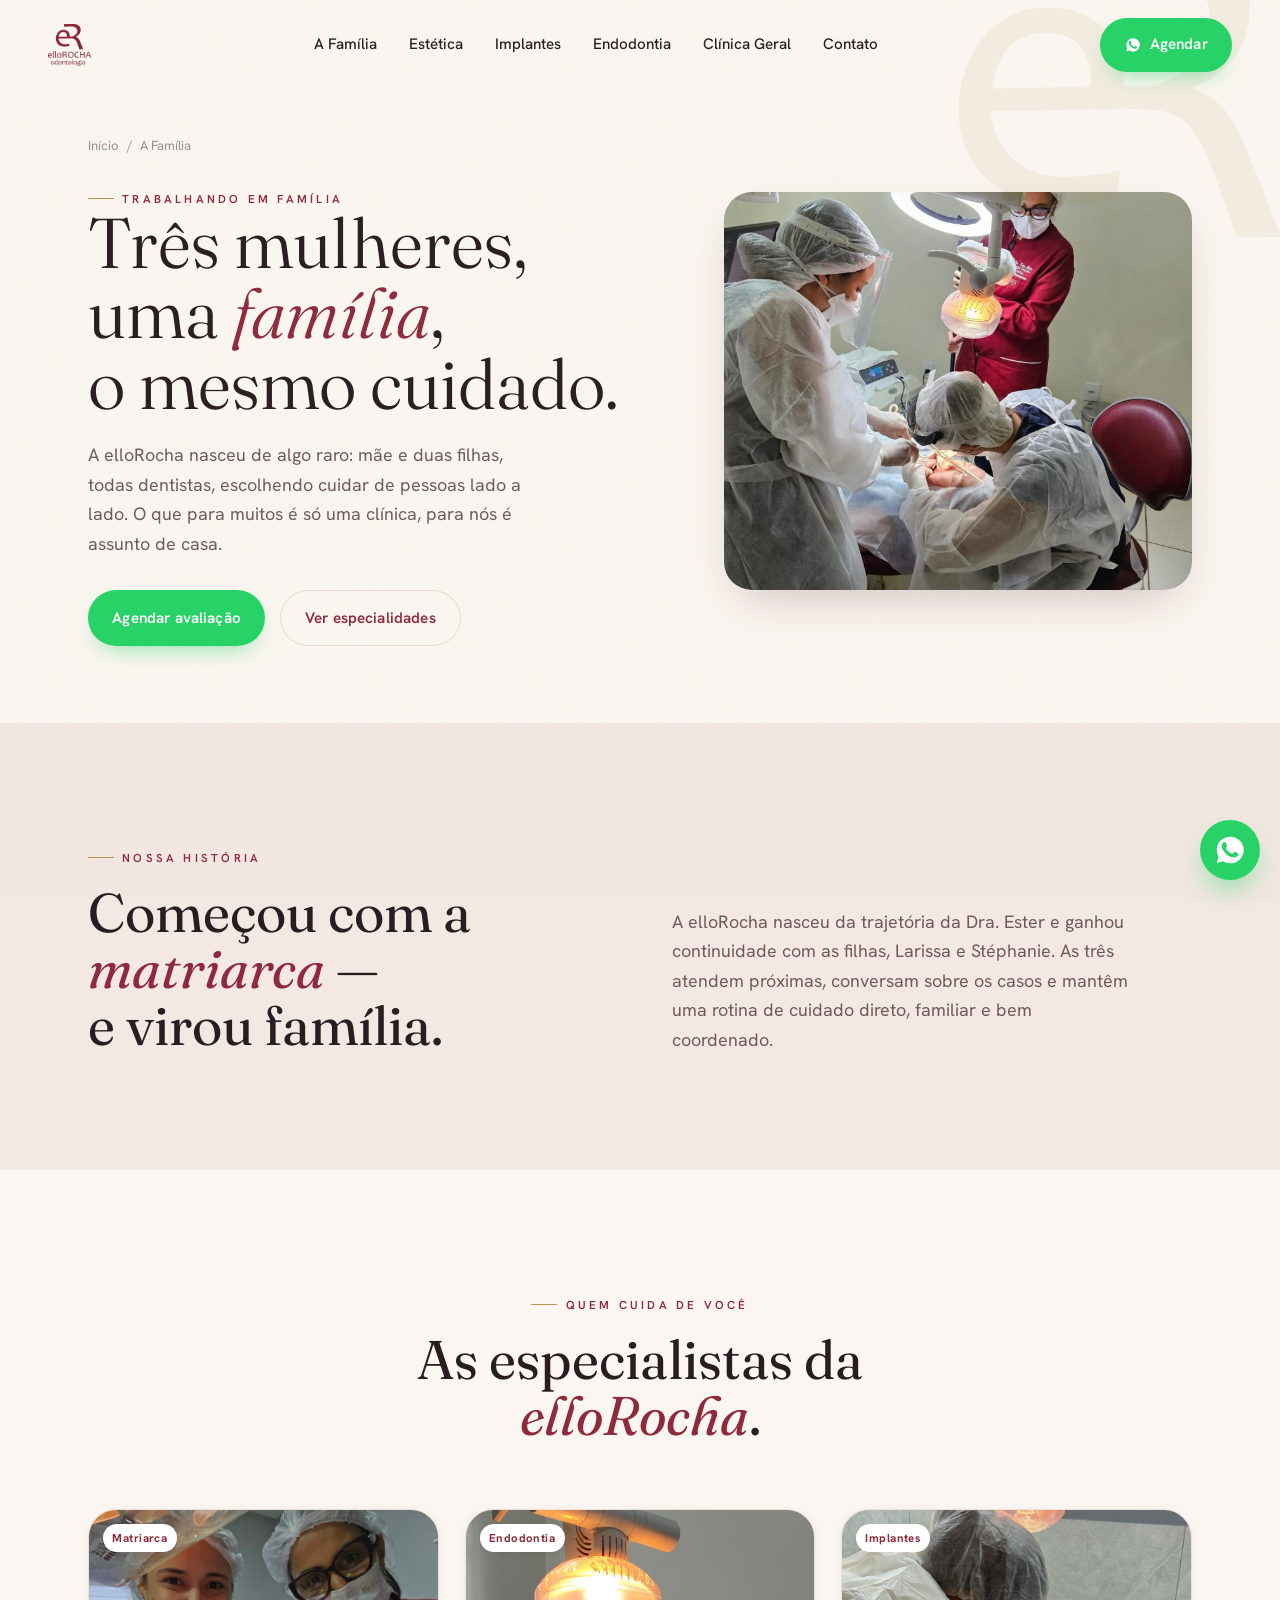
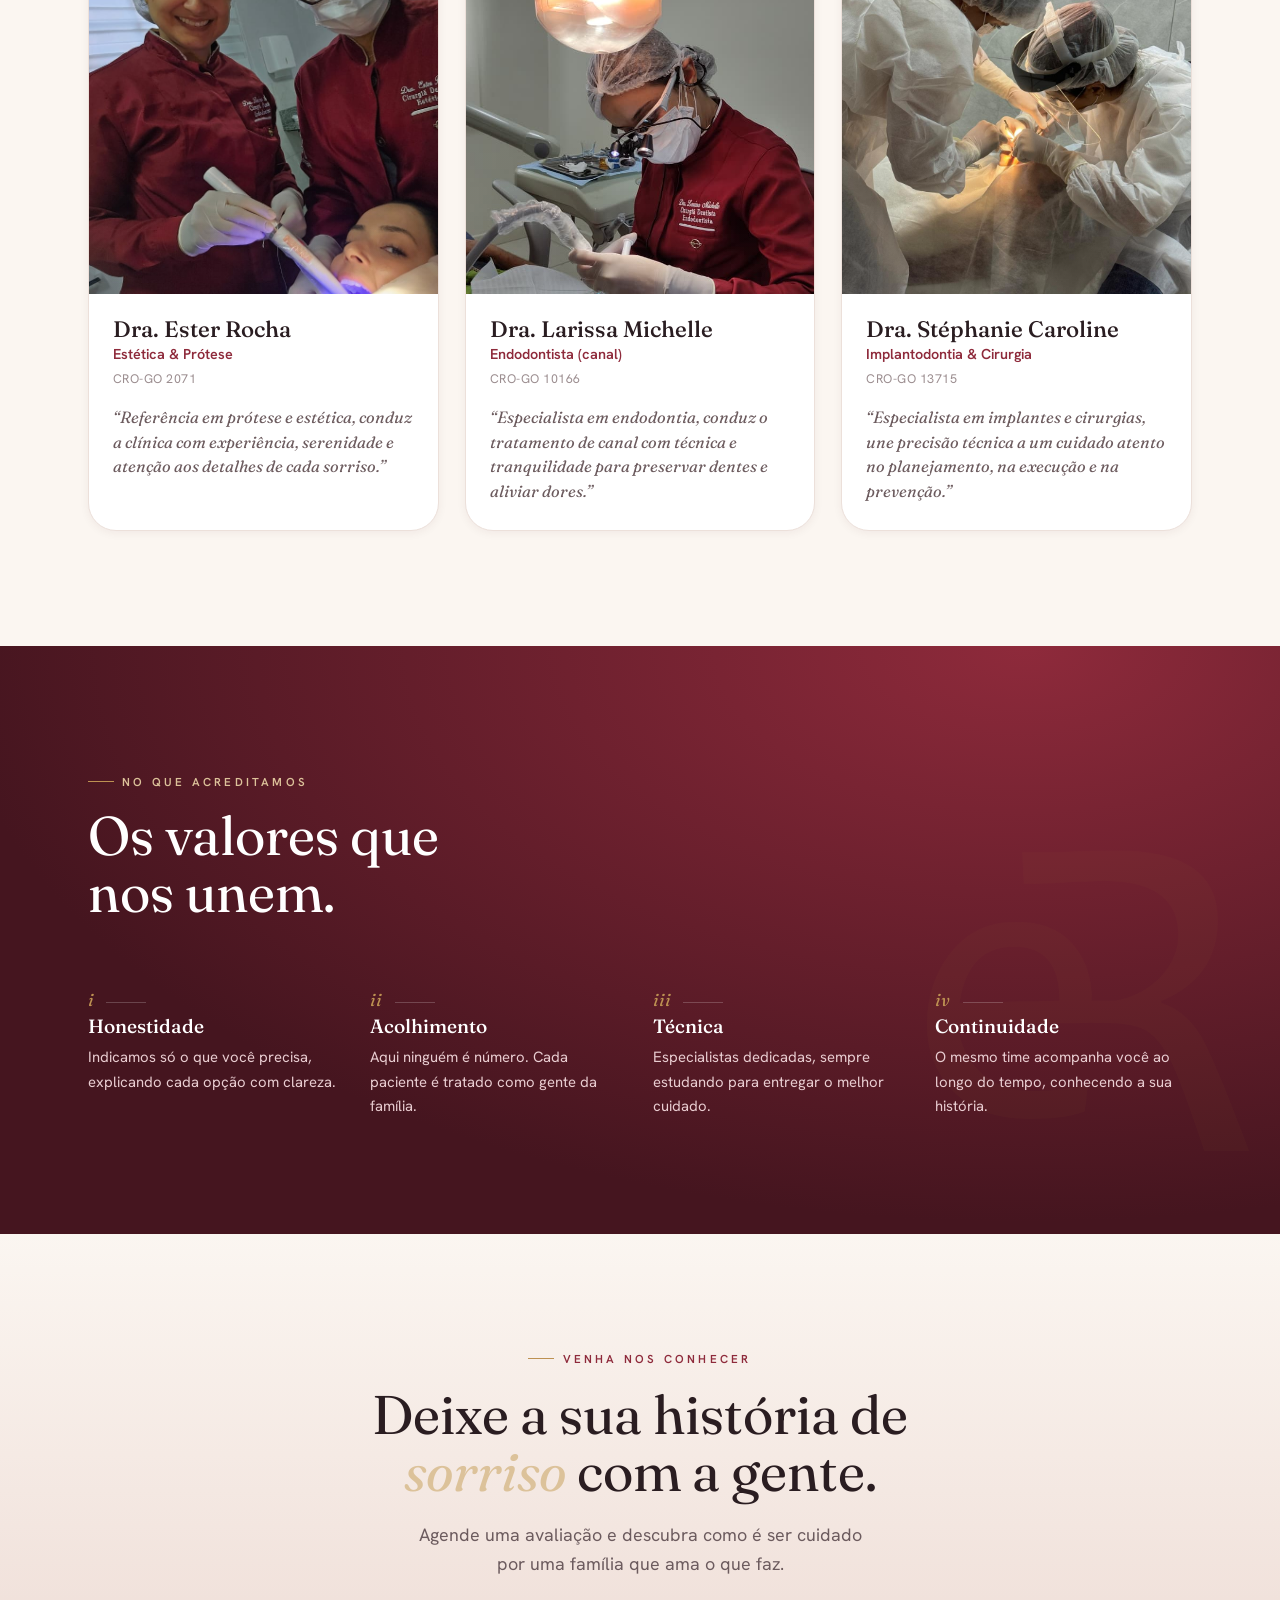
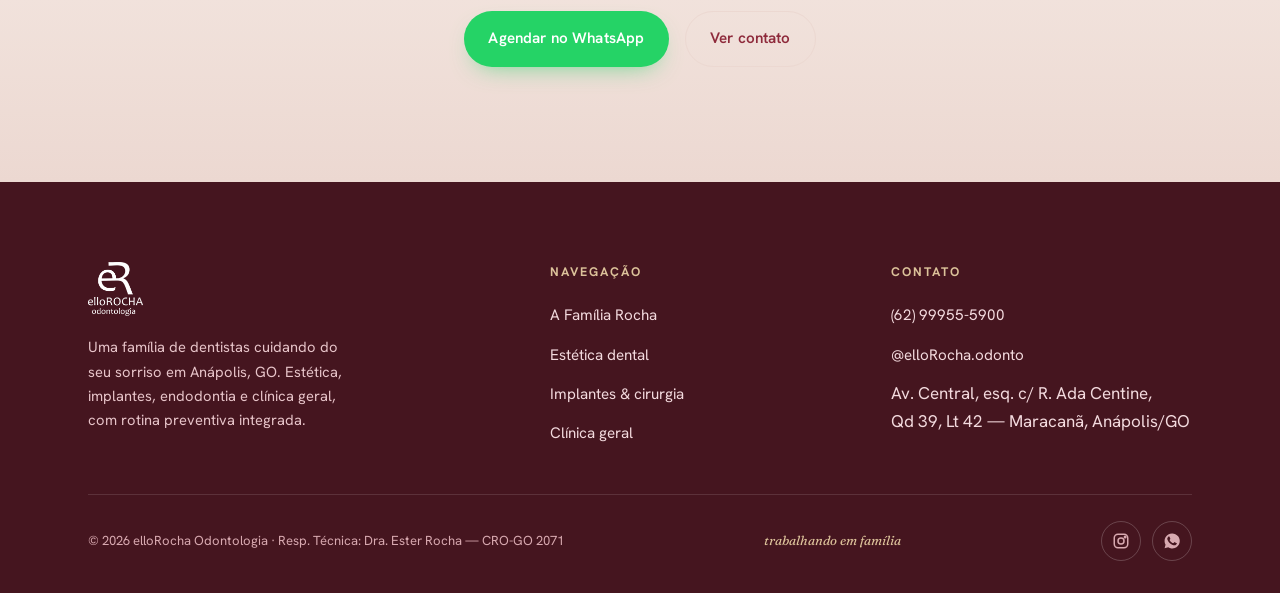
==== commit 0ec14664: "Atualiza site com imagens reais e endodontia" ====
--- a/a-familia.html
+++ b/a-familia.html
@@ -24,9 +24,10 @@
     <img src="assets/img/logo-bordo.png" alt="elloRocha Odontologia">
   </a>
   <nav class="nav__links" aria-label="Principal">
-    <a href="a-familia.html">A Família</a>
+    <a href="a-familia.html" class="active">A Família</a>
     <a href="estetica.html">Estética</a>
     <a href="implantes.html">Implantes</a>
+    <a href="endodontia.html">Endodontia</a>
     <a href="clinica-geral.html">Clínica Geral</a>
     <a href="index.html#contato">Contato</a>
   </nav>
@@ -42,7 +43,7 @@
 <main>
 <!-- ===================== PAGE HERO ===================== -->
 <section class="page-hero">
-  <span class="monogram-bg" style="top:-4rem;right:-6rem;" aria-hidden="true">eR</span>
+  <span class="monogram-bg" style="top:-4rem;right:-6rem;" aria-hidden="true"></span>
   <div class="container page-hero__grid">
     <div data-reveal>
       <div class="crumbs"><a href="index.html">Início</a> / <span>A Família</span></div>
@@ -55,7 +56,7 @@
       </div>
     </div>
     <div class="page-hero__media" data-reveal data-delay="2">
-      <img src="assets/img/clinica.jpg" alt="Consultório da elloRocha Odontologia em Anápolis">
+      <img src="assets/img/familia-trabalhando.jpg" alt="Doutoras da família Rocha trabalhando juntas na elloRocha">
     </div>
   </div>
 </section>
@@ -67,7 +68,7 @@
       <span class="eyebrow">Nossa história</span>
       <h2 class="section-title">Começou com a <em>matriarca</em> —<br>e virou família.</h2>
     </div>
-    <p class="lead" data-reveal data-delay="1">Tudo começou com a Dra. Ester, que dedicou a vida à odontologia. Com o tempo, as filhas seguiram o mesmo caminho — cada uma escolhendo a sua especialidade. Hoje, atendem juntas, trocando ideias sobre cada caso e oferecendo um cuidado que poucas clínicas conseguem: o de uma família inteira pensando no seu sorriso.</p>
+    <p class="lead" data-reveal data-delay="1">A elloRocha nasceu da trajetória da Dra. Ester e ganhou continuidade com as filhas, Larissa e Stéphanie. As três atendem próximas, conversam sobre os casos e mantêm uma rotina de cuidado direto, familiar e bem coordenado.</p>
   </div>
 </section>
 
@@ -80,30 +81,30 @@
     </div>
     <div class="family-grid">
       <article class="doc-card" data-reveal data-delay="1">
-        <div class="doc-card__photo"><span class="doc-card__tag">Matriarca</span><span class="doc-card__mono">E</span></div>
+        <div class="doc-card__photo"><span class="doc-card__tag">Matriarca</span><img src="assets/img/dra-ester.jpg" alt="Dra. Ester Rocha em atendimento"></div>
         <div class="doc-card__body">
           <h3>Dra. Ester Rocha</h3>
           <p class="doc-card__role">Estética &amp; Prótese</p>
           <p class="doc-card__cro">CRO-GO 2071</p>
-          <p class="doc-card__quote">“É ela quem dá nome e alma à elloRocha. Referência em prótese e estética, transforma sorrisos há décadas com a serenidade de quem ama o que faz.”</p>
+          <p class="doc-card__quote">“Referência em prótese e estética, conduz a clínica com experiência, serenidade e atenção aos detalhes de cada sorriso.”</p>
         </div>
       </article>
       <article class="doc-card" data-reveal data-delay="2">
-        <div class="doc-card__photo"><span class="doc-card__tag">Endodontia</span><span class="doc-card__mono">L</span></div>
+        <div class="doc-card__photo"><span class="doc-card__tag">Endodontia</span><img src="assets/img/dra-larissa.jpg" alt="Dra. Larissa Michelle"></div>
         <div class="doc-card__body">
           <h3>Dra. Larissa Michelle</h3>
           <p class="doc-card__role">Endodontista (canal)</p>
           <p class="doc-card__cro">CRO-GO 10166</p>
-          <p class="doc-card__quote">“A filha mais velha e especialista em salvar dentes. Conduz o tratamento de canal com técnica e tranquilidade, desfazendo o medo que tanta gente carrega.”</p>
+          <p class="doc-card__quote">“Especialista em endodontia, conduz o tratamento de canal com técnica e tranquilidade para preservar dentes e aliviar dores.”</p>
         </div>
       </article>
       <article class="doc-card" data-reveal data-delay="3">
-        <div class="doc-card__photo"><span class="doc-card__tag">Implantes</span><span class="doc-card__mono">S</span></div>
+        <div class="doc-card__photo"><span class="doc-card__tag">Implantes</span><img src="assets/img/dra-stephanie.jpg" alt="Dra. Stéphanie Caroline em atendimento"></div>
         <div class="doc-card__body">
           <h3>Dra. Stéphanie Caroline</h3>
           <p class="doc-card__role">Implantodontia &amp; Cirurgia</p>
           <p class="doc-card__cro">CRO-GO 13715</p>
-          <p class="doc-card__quote">“A caçula, especialista em implantes e cirurgias — e dona de uma limpeza que vira elogio de paciente. Une precisão e um cuidado que se sente em cada detalhe.”</p>
+          <p class="doc-card__quote">“Especialista em implantes e cirurgias, une precisão técnica a um cuidado atento no planejamento, na execução e na prevenção.”</p>
         </div>
       </article>
     </div>
@@ -112,7 +113,7 @@
 
 <!-- ===================== VALORES ===================== -->
 <section class="section dark">
-  <span class="monogram-bg" style="bottom:-8rem;right:-4rem;color:#fff;opacity:.04;" aria-hidden="true">eR</span>
+  <span class="monogram-bg" style="bottom:-8rem;right:-4rem;color:#fff;opacity:.04;" aria-hidden="true"></span>
   <div class="container">
     <div class="head" data-reveal>
       <span class="eyebrow">No que acreditamos</span>
@@ -147,7 +148,7 @@
     <div class="footer__top">
       <div>
         <img src="assets/img/logo-branco.png" alt="elloRocha Odontologia">
-        <p>Uma família de dentistas cuidando do seu sorriso em Anápolis, GO. Estética, implantes, endodontia e clínica geral.</p>
+        <p>Uma família de dentistas cuidando do seu sorriso em Anápolis, GO. Estética, implantes, endodontia e clínica geral, com rotina preventiva integrada.</p>
       </div>
       <div>
         <h4>Navegação</h4>
--- a/assets/css/styles.css
+++ b/assets/css/styles.css
@@ -65,14 +65,14 @@
 }
 
 /* ---------- Tipografia ---------- */
-h1,h2,h3{ font-family:var(--serif); font-weight:560; line-height:1.04; letter-spacing:-.015em; color:var(--ink); }
+h1,h2,h3{ font-family:var(--serif); font-weight:560; line-height:1.04; letter-spacing:0; color:var(--ink); }
 .display{
   font-family:var(--serif);
   font-weight:330;
   font-optical-sizing:auto;
   font-size:clamp(2.6rem,7.2vw,5.6rem);
   line-height:.98;
-  letter-spacing:-.03em;
+  letter-spacing:0;
 }
 .display em{ font-style:italic; font-weight:430; }
 .display .accent{ color:var(--bordo); }
@@ -84,13 +84,13 @@
 }
 .eyebrow::before{ content:""; width:26px; height:1px; background:var(--champagne); }
 
-.section-title{ font-size:clamp(2rem,4.4vw,3.4rem); font-weight:400; letter-spacing:-.025em; }
+.section-title{ font-size:clamp(2rem,4.4vw,3.4rem); font-weight:400; letter-spacing:0; }
 .section-title em{ font-style:italic; color:var(--bordo); }
 .lead{ font-size:clamp(1.05rem,1.4vw,1.22rem); color:var(--mid); max-width:46ch; }
 
 /* ---------- Layout ---------- */
 .container{ width:100%; max-width:var(--container); margin-inline:auto; padding-inline:var(--gutter); }
-.section{ padding-block:clamp(4.5rem,9vw,8rem); position:relative; }
+.section{ padding-block:clamp(4.5rem,9vw,8rem); position:relative; overflow:hidden; }
 .section--tight{ padding-block:clamp(3rem,6vw,5rem); }
 .section--nude{ background:var(--nude); }
 .section--blush{ background:linear-gradient(180deg,var(--marfim),var(--blush)); }
@@ -127,9 +127,10 @@
 
 /* ---------- Monograma decorativo ---------- */
 .monogram-bg{
-  position:absolute; font-family:var(--serif); font-weight:400; font-style:italic;
-  color:var(--bordo); opacity:.05; line-height:1; pointer-events:none; user-select:none;
-  font-size:clamp(16rem,40vw,38rem); z-index:0;
+  position:absolute; width:clamp(16rem,40vw,38rem); aspect-ratio:1;
+  background:url('../img/monograma-oficial-dourado.png') center top/contain no-repeat;
+  opacity:.08; pointer-events:none; user-select:none; z-index:0;
+  filter:grayscale(.08);
 }
 
 /* =====================================================================
@@ -189,7 +190,8 @@
   display:flex; flex-direction:column; justify-content:space-between; padding:1.2rem;
   background:linear-gradient(150deg,var(--bordo),var(--bordo-deep)); color:#fff;
 }
-.collage .tile .er{ font-family:var(--serif); font-style:italic; font-size:2.4rem; line-height:1; color:var(--champagne-lt); }
+.collage .tile .er{ display:block; width:80px; height:54px; background:url('../img/monograma-oficial-dourado.png') center/contain no-repeat; }
+.brand-mark{ display:inline-block; background:url('../img/monograma-oficial-dourado.png') center top/contain no-repeat; }
 .collage .tile small{ font-size:.72rem; letter-spacing:.18em; text-transform:uppercase; opacity:.85; }
 .collage figcaption{
   position:absolute; left:10px; bottom:10px; background:rgba(251,246,241,.92);
@@ -231,6 +233,9 @@
   overflow:hidden;
 }
 .doc-card__photo img{ width:100%; height:100%; object-fit:cover; }
+.doc-card:nth-child(1) .doc-card__photo img{ object-position:58% 42%; }
+.doc-card:nth-child(2) .doc-card__photo img{ object-position:50% 28%; }
+.doc-card:nth-child(3) .doc-card__photo img{ object-position:54% 34%; }
 .doc-card__mono{ font-family:var(--serif); font-style:italic; font-size:6rem; color:var(--bordo); opacity:.9; }
 .doc-card__photo::after{ content:""; position:absolute; inset:auto 0 0 0; height:42%; background:linear-gradient(180deg,transparent,rgba(69,21,31,.04)); }
 .doc-card__tag{ position:absolute; top:14px; left:14px; background:var(--paper); color:var(--bordo); font-size:.72rem; font-weight:700; letter-spacing:.04em; padding:.4em .8em; border-radius:999px; box-shadow:var(--shadow-sm); }
@@ -252,6 +257,11 @@
 .serv-card::before{ content:""; position:absolute; inset:0 0 auto 0; height:3px; background:linear-gradient(90deg,var(--champagne),var(--bordo)); transform:scaleX(0); transform-origin:left; transition:transform .5s var(--ease); }
 .serv-card:hover{ transform:translateY(-6px); box-shadow:var(--shadow); border-color:transparent; }
 .serv-card:hover::before{ transform:scaleX(1); }
+.serv-card__photo{ aspect-ratio:4/3; border-radius:calc(var(--radius) - 6px); overflow:hidden; background:var(--nude); }
+.serv-card__photo img{ width:100%; height:100%; object-fit:cover; }
+.serv-card:nth-child(1) .serv-card__photo img{ object-position:center; }
+.serv-card:nth-child(2) .serv-card__photo img,.serv-card:nth-child(3) .serv-card__photo img{ object-fit:cover; object-position:center top; }
+.serv-card:nth-child(4) .serv-card__photo img{ object-position:center; }
 .serv-card__ico{ width:54px; height:54px; border-radius:14px; display:flex; align-items:center; justify-content:center; background:var(--nude); color:var(--bordo); }
 .serv-card__ico svg{ width:26px; height:26px; }
 .serv-card h3{ font-size:1.32rem; font-weight:500; }
@@ -372,7 +382,7 @@
    ===================================================================== */
 .page-hero{ padding-top:clamp(8rem,15vh,11rem); padding-bottom:clamp(3rem,6vw,5rem); position:relative; overflow:hidden; }
 .page-hero__grid{ display:grid; grid-template-columns:1.1fr .9fr; gap:clamp(2rem,5vw,4rem); align-items:center; }
-.page-hero h1{ font-size:clamp(2.4rem,6vw,4.4rem); font-weight:330; letter-spacing:-.03em; line-height:1; margin-bottom:1.3rem; }
+.page-hero h1{ font-size:clamp(2.4rem,6vw,4.4rem); font-weight:330; letter-spacing:0; line-height:1; margin-bottom:1.3rem; }
 .page-hero h1 em{ font-style:italic; color:var(--bordo); }
 .page-hero__media{ border-radius:var(--radius-lg); overflow:hidden; box-shadow:var(--shadow); aspect-ratio:4/3.4; }
 .page-hero__media img{ width:100%; height:100%; object-fit:cover; }
@@ -447,3 +457,12 @@
   .collage .c3{ grid-column:1/2; grid-row:3/4; }
   .collage .c4{ grid-column:2/3; grid-row:3/4; }
 }
+
+
+/* ---------- Visual proof sections ---------- */
+.visual-proof__grid,.service-visual__grid{ display:grid; grid-template-columns:1fr 1fr; gap:clamp(1.5rem,4vw,3rem); align-items:center; }
+.visual-proof figure,.service-visual figure{ overflow:hidden; border-radius:var(--radius-lg); box-shadow:var(--shadow); background:var(--paper); }
+.visual-proof img,.service-visual img{ width:100%; height:100%; object-fit:cover; aspect-ratio:4/3; }
+.visual-proof figcaption{ padding:.8rem 1rem; color:var(--mid); font-size:.82rem; background:var(--paper); }
+.service-visual figure:nth-child(2) img{ object-position:center top; }
+@media (max-width:680px){ .visual-proof__grid,.service-visual__grid{ grid-template-columns:1fr; } }
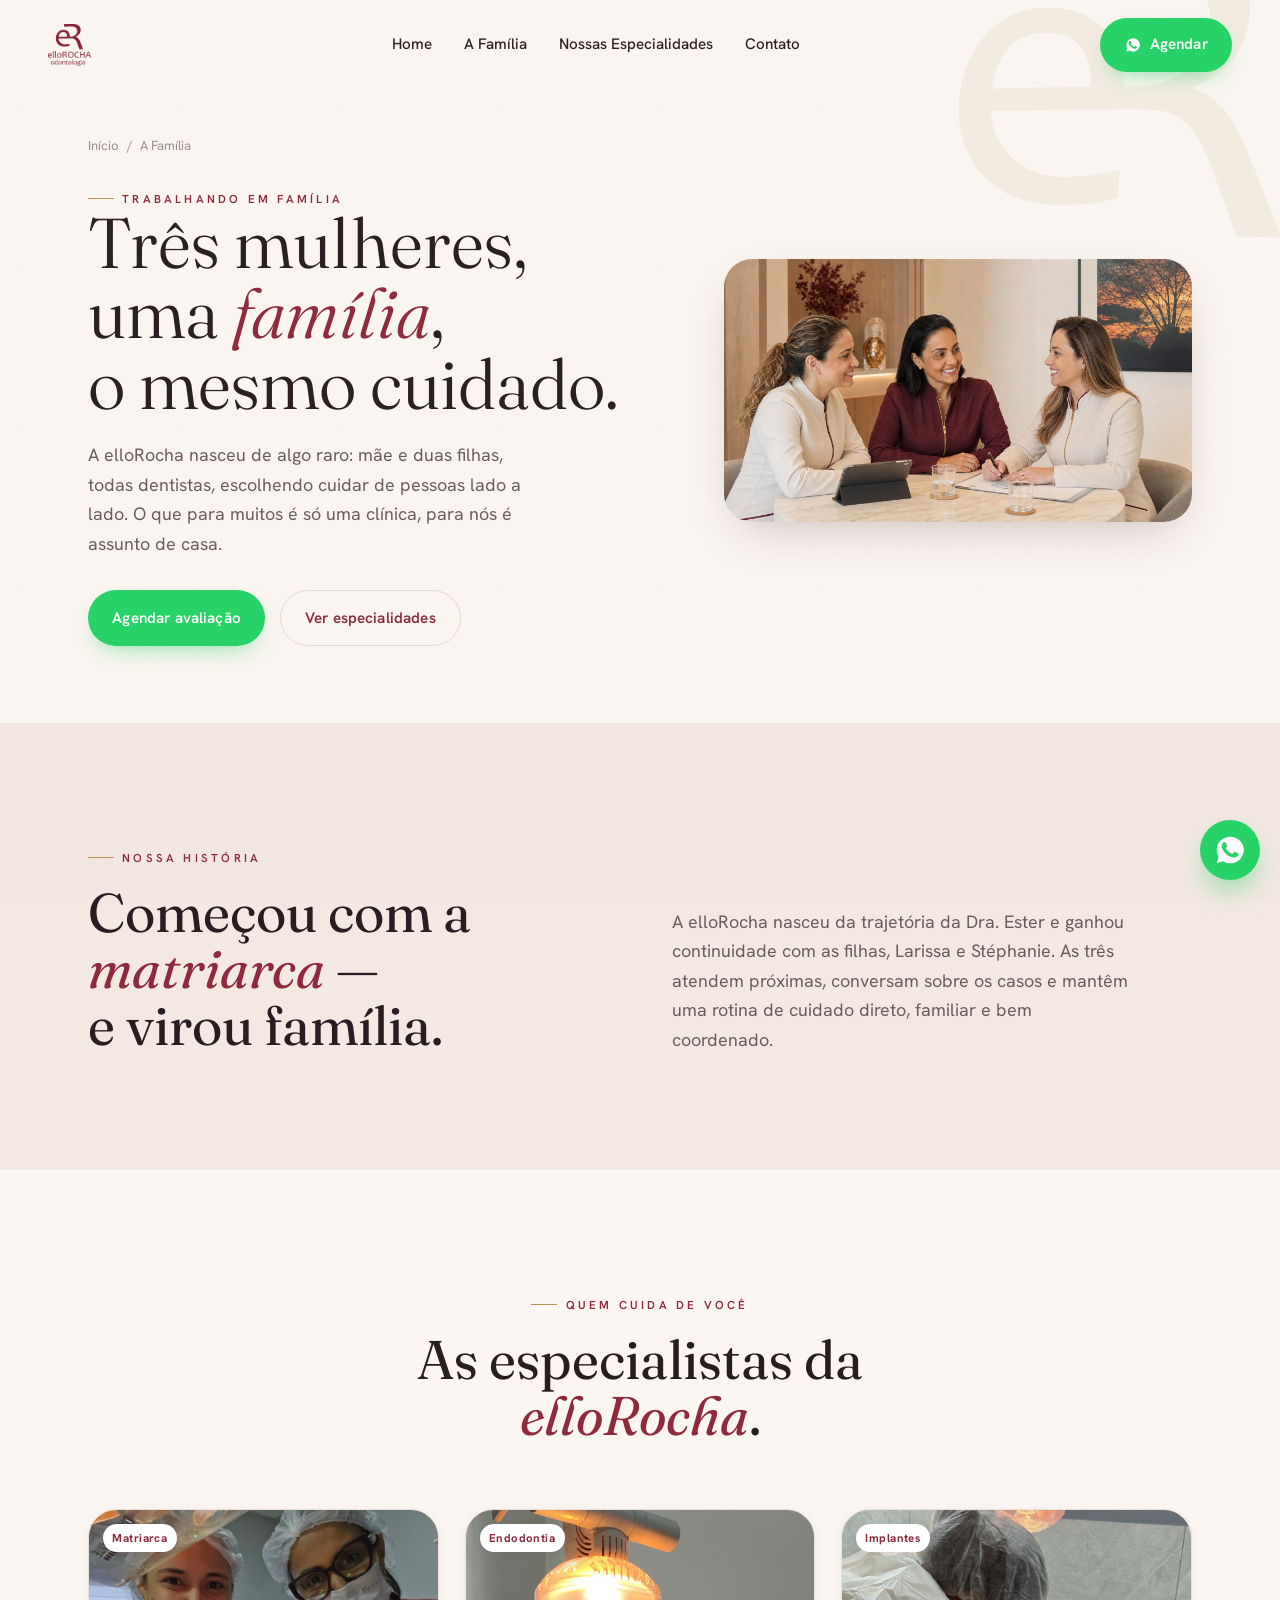
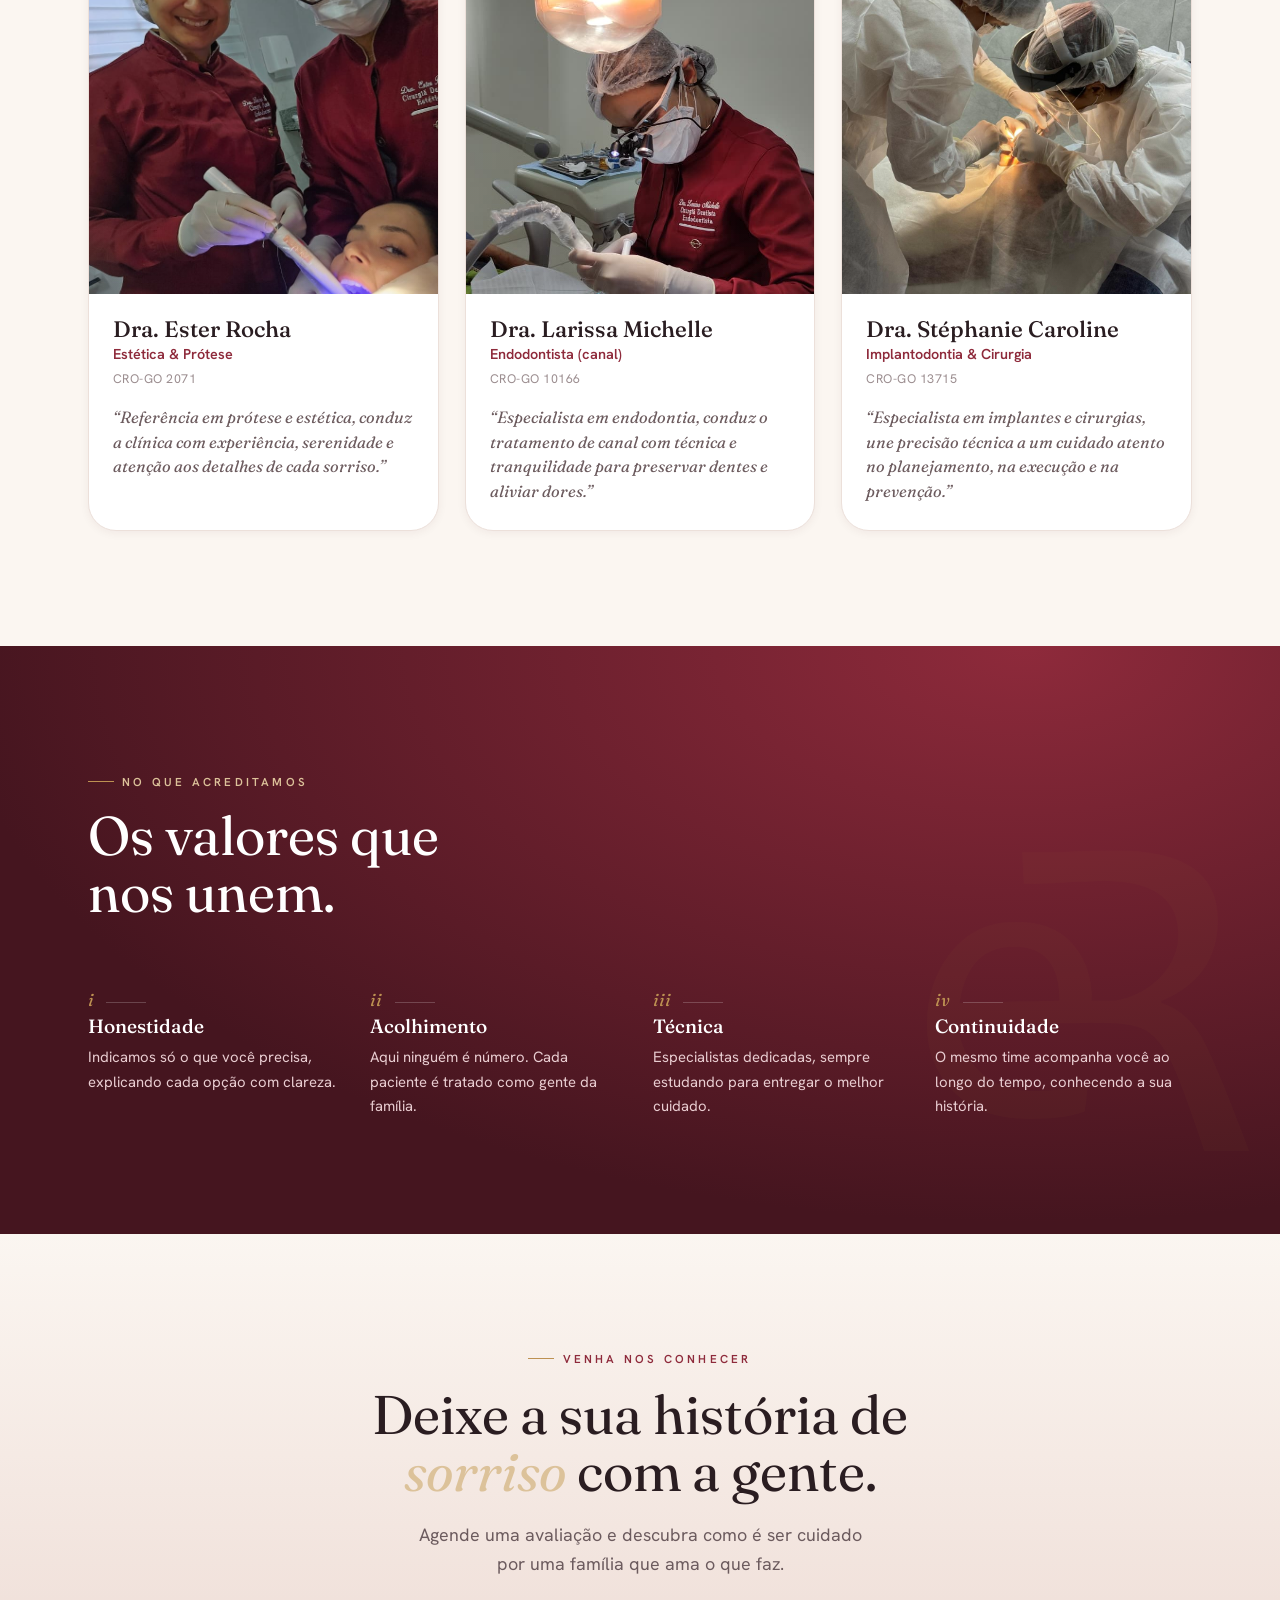
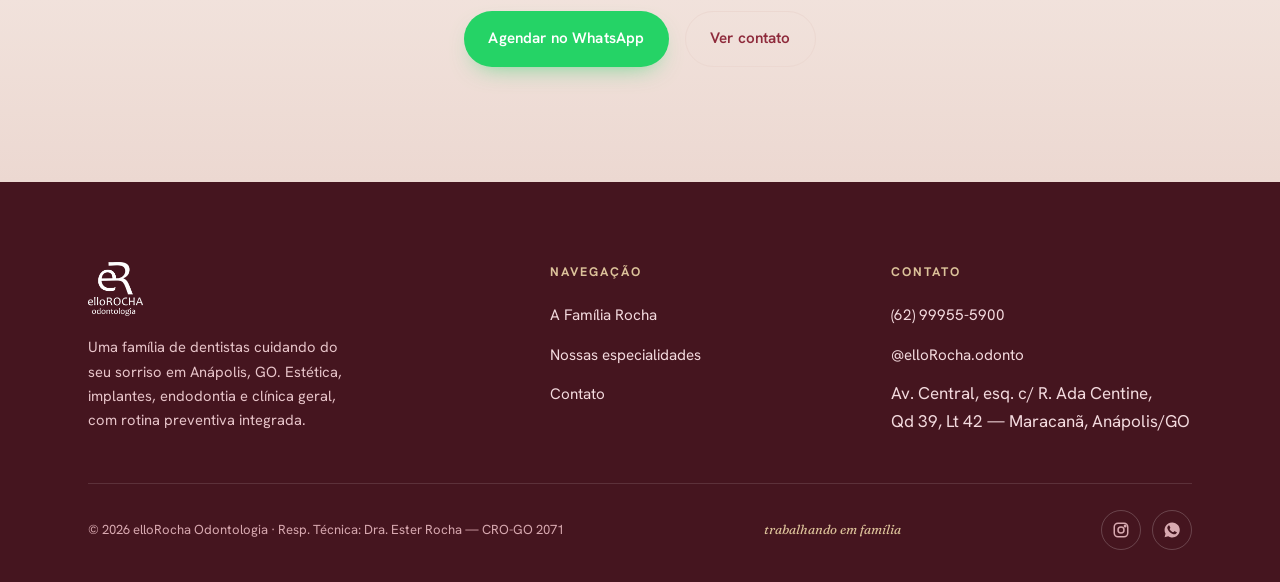
==== commit 5b20b863: "Atualiza site com novas paginas e imagens" ====
--- a/a-familia.html
+++ b/a-familia.html
@@ -1,4 +1,4 @@
-<!DOCTYPE html>
+﻿<!DOCTYPE html>
 <html lang="pt-BR">
 <head>
 <meta charset="UTF-8">
@@ -14,7 +14,7 @@
 <link rel="preconnect" href="https://fonts.googleapis.com">
 <link rel="preconnect" href="https://fonts.gstatic.com" crossorigin>
 <link href="https://fonts.googleapis.com/css2?family=Fraunces:ital,opsz,wght@0,9..144,300..600;1,9..144,300..500&family=Hanken+Grotesk:wght@400;500;600;700&display=swap" rel="stylesheet">
-<link rel="stylesheet" href="assets/css/styles.css">
+<link rel="stylesheet" href="assets/css/styles.css?v=20260620-2">
 </head>
 <body>
 
@@ -24,12 +24,10 @@
     <img src="assets/img/logo-bordo.png" alt="elloRocha Odontologia">
   </a>
   <nav class="nav__links" aria-label="Principal">
+    <a href="index.html">Home</a>
     <a href="a-familia.html" class="active">A Família</a>
-    <a href="estetica.html">Estética</a>
-    <a href="implantes.html">Implantes</a>
-    <a href="endodontia.html">Endodontia</a>
-    <a href="clinica-geral.html">Clínica Geral</a>
-    <a href="index.html#contato">Contato</a>
+    <a href="especialidades.html">Nossas Especialidades</a>
+    <a href="contato.html">Contato</a>
   </nav>
   <div class="nav__cta">
     <a class="btn btn--wz" href="https://wa.me/5562999555900?text=Ol%C3%A1!%20Gostaria%20de%20agendar%20uma%20avalia%C3%A7%C3%A3o%20na%20elloRocha." target="_blank" rel="noopener">
@@ -52,11 +50,11 @@
       <p class="lead">A elloRocha nasceu de algo raro: mãe e duas filhas, todas dentistas, escolhendo cuidar de pessoas lado a lado. O que para muitos é só uma clínica, para nós é assunto de casa.</p>
       <div class="hero__actions">
         <a class="btn btn--wz" href="https://wa.me/5562999555900?text=Ol%C3%A1!%20Gostaria%20de%20agendar%20uma%20avalia%C3%A7%C3%A3o%20na%20elloRocha." target="_blank" rel="noopener">Agendar avaliação</a>
-        <a class="btn btn--ghost" href="index.html#especialidades">Ver especialidades</a>
+        <a class="btn btn--ghost" href="especialidades.html">Ver especialidades</a>
       </div>
     </div>
-    <div class="page-hero__media" data-reveal data-delay="2">
-      <img src="assets/img/familia-trabalhando.jpg" alt="Doutoras da família Rocha trabalhando juntas na elloRocha">
+    <div class="page-hero__media page-hero__media--wide" data-reveal data-delay="2">
+      <img src="assets/img/familia-rocha-mesa.webp" alt="Doutoras da família Rocha conversando sobre atendimento na elloRocha">
     </div>
   </div>
 </section>
@@ -136,7 +134,7 @@
     <p class="lead" style="margin:0 auto">Agende uma avaliação e descubra como é ser cuidado por uma família que ama o que faz.</p>
     <div class="actions">
       <a class="btn btn--wz" href="https://wa.me/5562999555900?text=Ol%C3%A1!%20Gostaria%20de%20agendar%20uma%20avalia%C3%A7%C3%A3o%20na%20elloRocha." target="_blank" rel="noopener">Agendar no WhatsApp</a>
-      <a class="btn btn--ghost" href="index.html#contato">Ver contato</a>
+      <a class="btn btn--ghost" href="contato.html">Ver contato</a>
     </div>
   </div>
 </section>
@@ -154,9 +152,8 @@
         <h4>Navegação</h4>
         <ul>
           <li><a href="a-familia.html">A Família Rocha</a></li>
-          <li><a href="estetica.html">Estética dental</a></li>
-          <li><a href="implantes.html">Implantes &amp; cirurgia</a></li>
-          <li><a href="clinica-geral.html">Clínica geral</a></li>
+          <li><a href="especialidades.html">Nossas especialidades</a></li>
+          <li><a href="contato.html">Contato</a></li>
         </ul>
       </div>
       <div>
--- a/assets/css/styles.css
+++ b/assets/css/styles.css
@@ -182,10 +182,10 @@
 .collage figure{ position:relative; overflow:hidden; border-radius:var(--radius); box-shadow:var(--shadow); }
 .collage img{ width:100%; height:100%; object-fit:cover; transition:transform 1.2s var(--ease); }
 .collage figure:hover img{ transform:scale(1.06); }
-.collage .c1{ grid-column:1/4; grid-row:1/5; }
-.collage .c2{ grid-column:4/7; grid-row:1/4; }
-.collage .c3{ grid-column:4/7; grid-row:4/7; }
-.collage .c4{ grid-column:1/4; grid-row:5/7; }
+.collage .c1{ grid-column:1/7; grid-row:1/5; }
+.collage .c2{ grid-column:1/3; grid-row:5/7; }
+.collage .c3{ grid-column:3/5; grid-row:5/7; }
+.collage .c4{ grid-column:5/7; grid-row:5/7; }
 .collage .tile{
   display:flex; flex-direction:column; justify-content:space-between; padding:1.2rem;
   background:linear-gradient(150deg,var(--bordo),var(--bordo-deep)); color:#fff;
@@ -248,7 +248,7 @@
 /* =====================================================================
    ESPECIALIDADES
    ===================================================================== */
-.serv-grid{ display:grid; grid-template-columns:repeat(3,1fr); gap:1.4rem; }
+.serv-grid{ display:grid; grid-template-columns:repeat(4,1fr); gap:1.4rem; }
 .serv-card{
   background:var(--paper); border:1px solid var(--linha); border-radius:var(--radius-lg);
   padding:2rem 1.8rem; transition:.45s var(--ease); position:relative; overflow:hidden;
@@ -260,7 +260,8 @@
 .serv-card__photo{ aspect-ratio:4/3; border-radius:calc(var(--radius) - 6px); overflow:hidden; background:var(--nude); }
 .serv-card__photo img{ width:100%; height:100%; object-fit:cover; }
 .serv-card:nth-child(1) .serv-card__photo img{ object-position:center; }
-.serv-card:nth-child(2) .serv-card__photo img,.serv-card:nth-child(3) .serv-card__photo img{ object-fit:cover; object-position:center top; }
+.serv-card:nth-child(2) .serv-card__photo img{ object-position:center 30%; }
+.serv-card:nth-child(3) .serv-card__photo img{ object-position:center 22%; }
 .serv-card:nth-child(4) .serv-card__photo img{ object-position:center; }
 .serv-card__ico{ width:54px; height:54px; border-radius:14px; display:flex; align-items:center; justify-content:center; background:var(--nude); color:var(--bordo); }
 .serv-card__ico svg{ width:26px; height:26px; }
@@ -331,6 +332,16 @@
    ===================================================================== */
 .contact{ display:grid; grid-template-columns:.95fr 1.05fr; gap:clamp(2rem,5vw,4rem); align-items:start; }
 .contact__info h2{ margin-bottom:1.2rem; }
+.contact-teaser__grid{ display:grid; grid-template-columns:.82fr 1.18fr; gap:clamp(2rem,5vw,4rem); align-items:center; }
+.contact-teaser figure,.contact-card-photo,.contact-hero__media figure{ overflow:hidden; border-radius:var(--radius-lg); box-shadow:var(--shadow); background:var(--paper); }
+.contact-teaser img,.contact-card-photo img,.contact-hero__media img{ width:100%; height:100%; object-fit:cover; }
+.contact-teaser img{ aspect-ratio:4/3.1; }
+.contact-hero__media{ display:grid; grid-template-columns:1fr 1fr; gap:14px; }
+.contact-hero__media figure:first-child{ grid-column:1/3; }
+.contact-hero__media figure:first-child img{ aspect-ratio:16/9; }
+.contact-hero__media figure:not(:first-child) img{ aspect-ratio:4/3; }
+.contact-card-photo{ margin-top:1.8rem; }
+.contact-card-photo img{ aspect-ratio:4/3; }
 .info-list{ display:flex; flex-direction:column; gap:1.1rem; margin-top:1.8rem; }
 .info-list li{ display:flex; gap:1rem; align-items:flex-start; }
 .info-list .ic{ width:46px; height:46px; flex:none; border-radius:13px; background:var(--nude); color:var(--bordo); display:grid; place-items:center; }
@@ -385,7 +396,11 @@
 .page-hero h1{ font-size:clamp(2.4rem,6vw,4.4rem); font-weight:330; letter-spacing:0; line-height:1; margin-bottom:1.3rem; }
 .page-hero h1 em{ font-style:italic; color:var(--bordo); }
 .page-hero__media{ border-radius:var(--radius-lg); overflow:hidden; box-shadow:var(--shadow); aspect-ratio:4/3.4; }
+.page-hero__media--wide{ aspect-ratio:16/9; }
 .page-hero__media img{ width:100%; height:100%; object-fit:cover; }
+.page-hero__media img[src*="dra-stephanie"]{ object-position:center 28%; }
+.page-hero__media img[src*="dra-larissa"]{ object-position:center 24%; }
+.page-hero__media img[src*="sorriso"]{ object-position:center; }
 .crumbs{ font-size:.82rem; color:var(--muted); margin-bottom:1.4rem; display:flex; gap:.5rem; }
 .crumbs a:hover{ color:var(--bordo); }
 
@@ -395,6 +410,37 @@
 .benefit .ic svg{ width:24px; height:24px; }
 .benefit h3{ font-size:1.15rem; font-weight:500; margin-bottom:.4rem; }
 .benefit p{ font-size:.92rem; color:var(--mid); }
+
+/* página única de especialidades */
+.treatment-jump{
+  display:grid; grid-template-columns:repeat(4,1fr); gap:.8rem;
+}
+.treatment-jump a{
+  display:flex; align-items:center; justify-content:center; min-height:58px;
+  border:1px solid var(--linha); border-radius:999px; background:var(--paper);
+  color:var(--bordo); font-weight:700; text-align:center; padding:.75rem 1rem;
+  transition:transform .3s var(--ease), box-shadow .3s var(--ease), border-color .3s;
+}
+.treatment-jump a:hover{ transform:translateY(-3px); box-shadow:var(--shadow-sm); border-color:var(--blush); }
+.specialty-section{ scroll-margin-top:90px; }
+.specialty-section__grid{
+  display:grid; grid-template-columns:.95fr 1.05fr; gap:clamp(2rem,5vw,4rem); align-items:center;
+}
+.specialty-section__grid--reverse figure{ order:2; }
+.specialty-section figure{
+  overflow:hidden; border-radius:var(--radius-lg); box-shadow:var(--shadow); background:var(--paper);
+}
+.specialty-section img{ width:100%; height:100%; aspect-ratio:4/3.35; object-fit:cover; }
+.specialty-section img[src*="dra-stephanie"]{ object-position:center 28%; }
+.specialty-section img[src*="dra-larissa"]{ object-position:center 24%; }
+.treatment-list{ display:grid; gap:.65rem; margin:1.4rem 0 1.8rem; color:var(--mid); }
+.treatment-list li{
+  position:relative; padding-left:1.3rem;
+}
+.treatment-list li::before{
+  content:""; position:absolute; left:0; top:.72em; width:7px; height:7px;
+  border-radius:50%; background:var(--champagne);
+}
 
 /* faixa responsável */
 .resp{ display:grid; grid-template-columns:auto 1fr; gap:2rem; align-items:center; background:var(--paper); border:1px solid var(--linha); border-radius:var(--radius-lg); padding:clamp(1.6rem,3vw,2.4rem); }
@@ -428,8 +474,12 @@
    ===================================================================== */
 @media (max-width:980px){
   .hero__grid,.page-hero__grid,.family-intro,.contact{ grid-template-columns:1fr; }
+  .contact-teaser__grid{ grid-template-columns:1fr; }
   .feat-grid,.steps{ grid-template-columns:repeat(2,1fr); }
   .serv-grid,.family-grid,.testi-grid,.benefit-grid{ grid-template-columns:repeat(2,1fr); }
+  .treatment-jump{ grid-template-columns:repeat(2,1fr); }
+  .specialty-section__grid{ grid-template-columns:1fr; }
+  .specialty-section__grid--reverse figure{ order:0; }
   .footer__top{ grid-template-columns:1fr 1fr; }
   .collage{ grid-auto-rows:56px; }
   .page-hero__media{ order:-1; }
@@ -445,17 +495,20 @@
   .nav__cta .btn{ display:none; }
   body.menu-open{ overflow:hidden; }
   .serv-grid,.family-grid,.testi-grid,.benefit-grid,.feat-grid,.steps{ grid-template-columns:1fr; }
+  .treatment-jump{ grid-template-columns:1fr; }
   .footer__top{ grid-template-columns:1fr; gap:2rem; }
   .resp{ grid-template-columns:1fr; text-align:center; justify-items:center; }
   .hero__proof{ gap:1.4rem; }
   .hero__actions{ width:100%; }
   .hero__actions .btn{ flex:1 1 100%; justify-content:center; }
   .cta-band .actions .btn{ width:100%; justify-content:center; }
+  .contact-hero__media{ grid-template-columns:1fr; }
+  .contact-hero__media figure:first-child{ grid-column:auto; }
   .collage{ grid-template-columns:repeat(2,1fr); grid-auto-rows:90px; }
-  .collage .c1{ grid-column:1/2; grid-row:1/3; }
-  .collage .c2{ grid-column:2/3; grid-row:1/3; }
-  .collage .c3{ grid-column:1/2; grid-row:3/4; }
-  .collage .c4{ grid-column:2/3; grid-row:3/4; }
+  .collage .c1{ grid-column:1/3; grid-row:1/3; }
+  .collage .c2{ grid-column:1/2; grid-row:3/4; }
+  .collage .c3{ grid-column:2/3; grid-row:3/4; }
+  .collage .c4{ grid-column:1/3; grid-row:4/5; }
 }
 
 
@@ -465,4 +518,28 @@
 .visual-proof img,.service-visual img{ width:100%; height:100%; object-fit:cover; aspect-ratio:4/3; }
 .visual-proof figcaption{ padding:.8rem 1rem; color:var(--mid); font-size:.82rem; background:var(--paper); }
 .service-visual figure:nth-child(2) img{ object-position:center top; }
-@media (max-width:680px){ .visual-proof__grid,.service-visual__grid{ grid-template-columns:1fr; } }
+
+/* ---------- Clínica por dentro ---------- */
+.visual-story{ background:var(--marfim); }
+.visual-story__grid{ display:grid; grid-template-columns:.78fr 1.22fr; gap:clamp(2rem,5vw,4rem); align-items:center; }
+.clinic-gallery{ display:grid; grid-template-columns:1fr .7fr .95fr; grid-template-rows:repeat(2, 190px); gap:14px; }
+.clinic-gallery figure{ position:relative; overflow:hidden; border-radius:var(--radius-lg); box-shadow:var(--shadow-sm); background:var(--paper); }
+.clinic-gallery .wide{ grid-column:1; grid-row:1 / span 2; }
+.clinic-gallery .tall{ grid-column:3; grid-row:1 / span 2; }
+.clinic-gallery img{ width:100%; height:100%; object-fit:cover; }
+.clinic-gallery figcaption{
+  position:absolute; left:12px; bottom:12px; border-radius:999px; padding:.35em .75em;
+  background:rgba(251,246,241,.92); color:var(--bordo); font-size:.72rem; font-weight:700;
+}
+
+@media (max-width:980px){
+  .visual-story__grid{ grid-template-columns:1fr; }
+  .clinic-gallery{ grid-template-rows:repeat(2, 170px); }
+}
+@media (max-width:680px){
+  .visual-proof__grid,.service-visual__grid{ grid-template-columns:1fr; }
+  .clinic-gallery{ grid-template-columns:1fr; grid-template-rows:none; grid-auto-rows:auto; }
+  .clinic-gallery .wide,.clinic-gallery .tall{ grid-column:auto; grid-row:auto; }
+  .clinic-gallery img{ aspect-ratio:4/3; }
+  .clinic-gallery .tall img{ aspect-ratio:3/4; }
+}
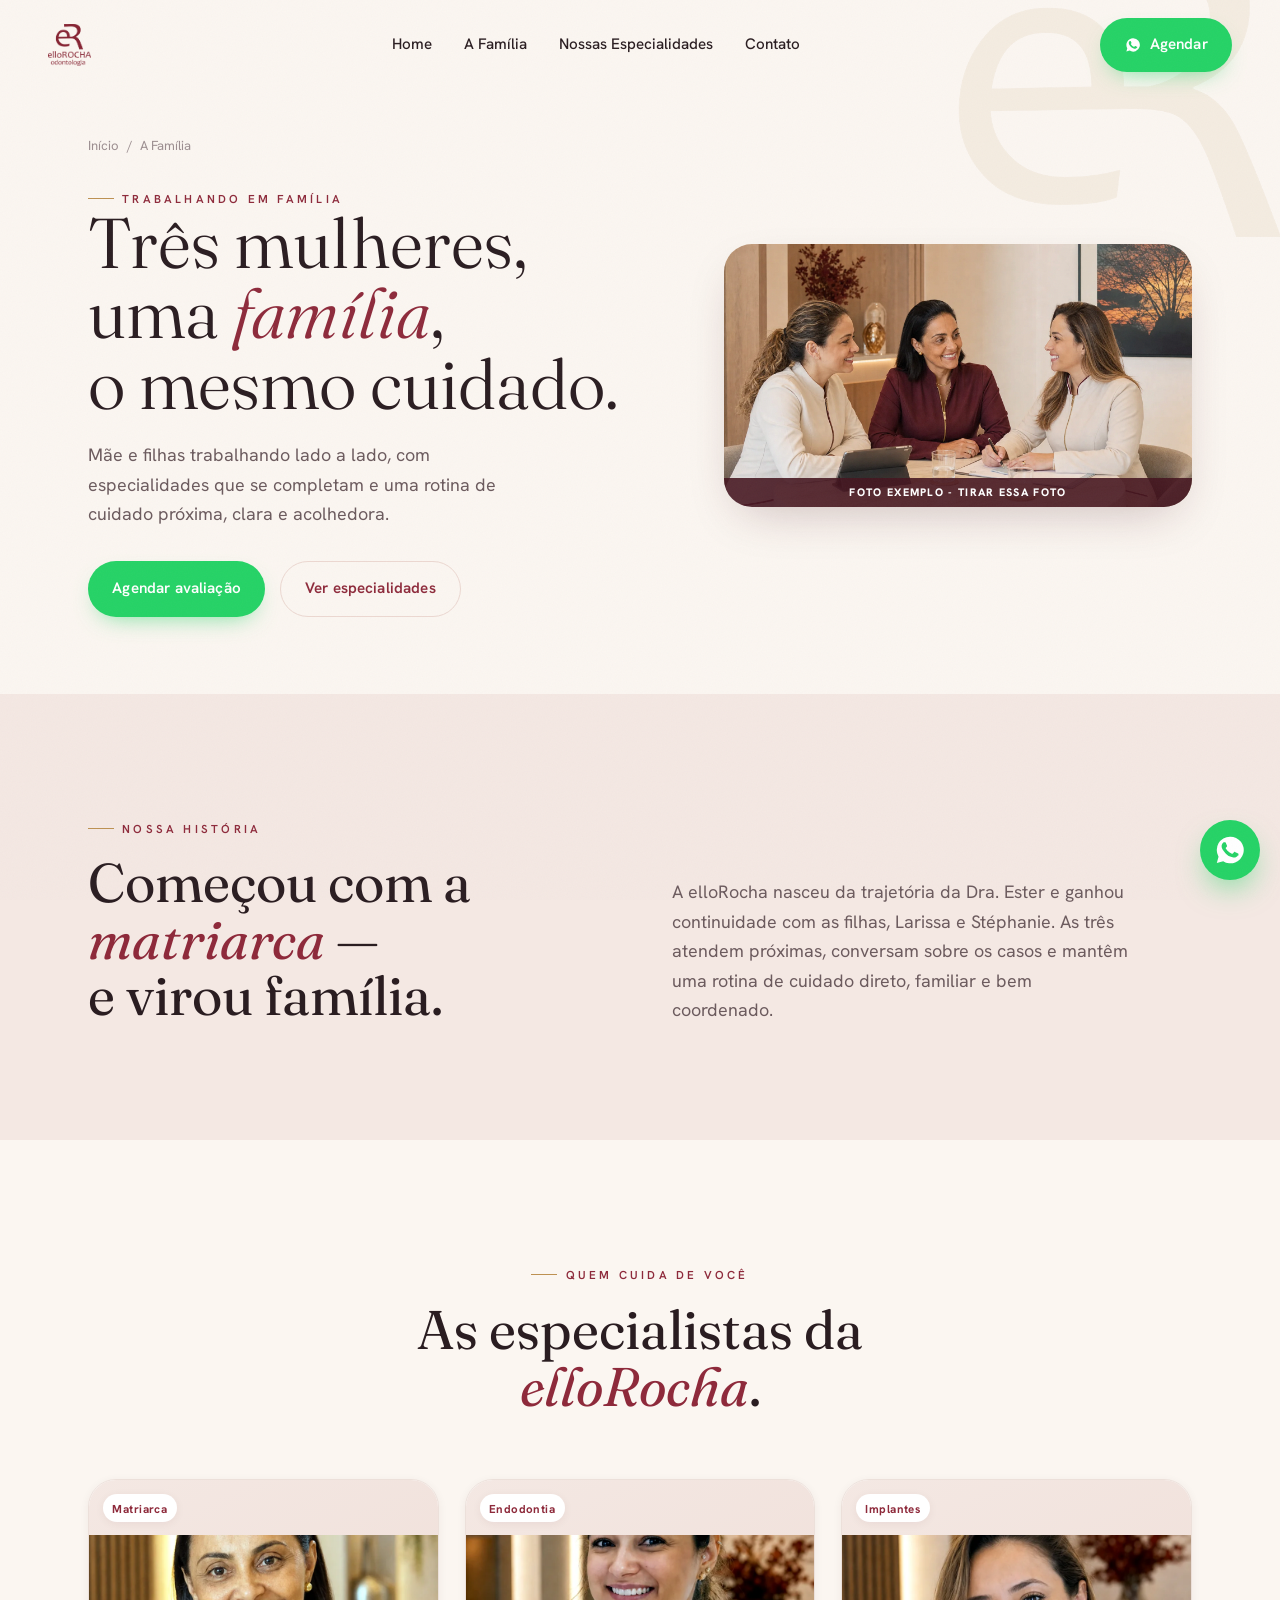
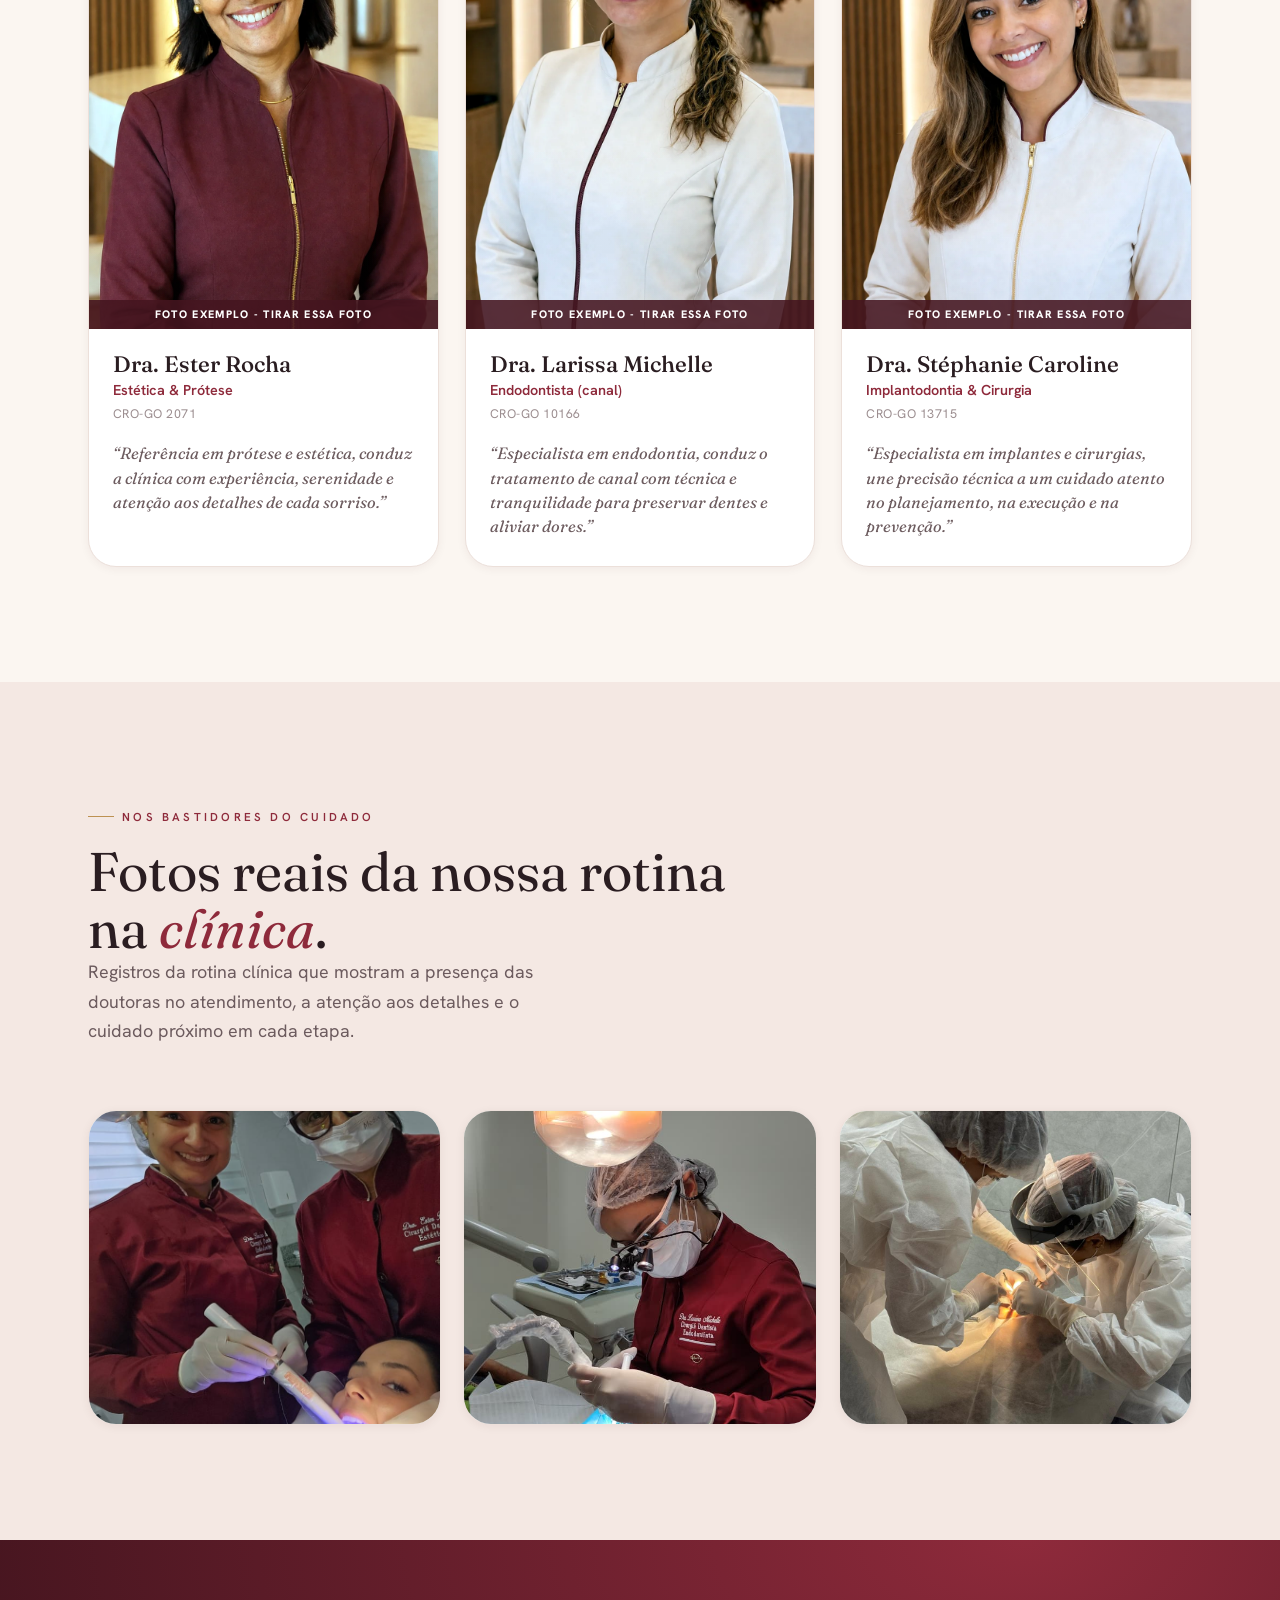
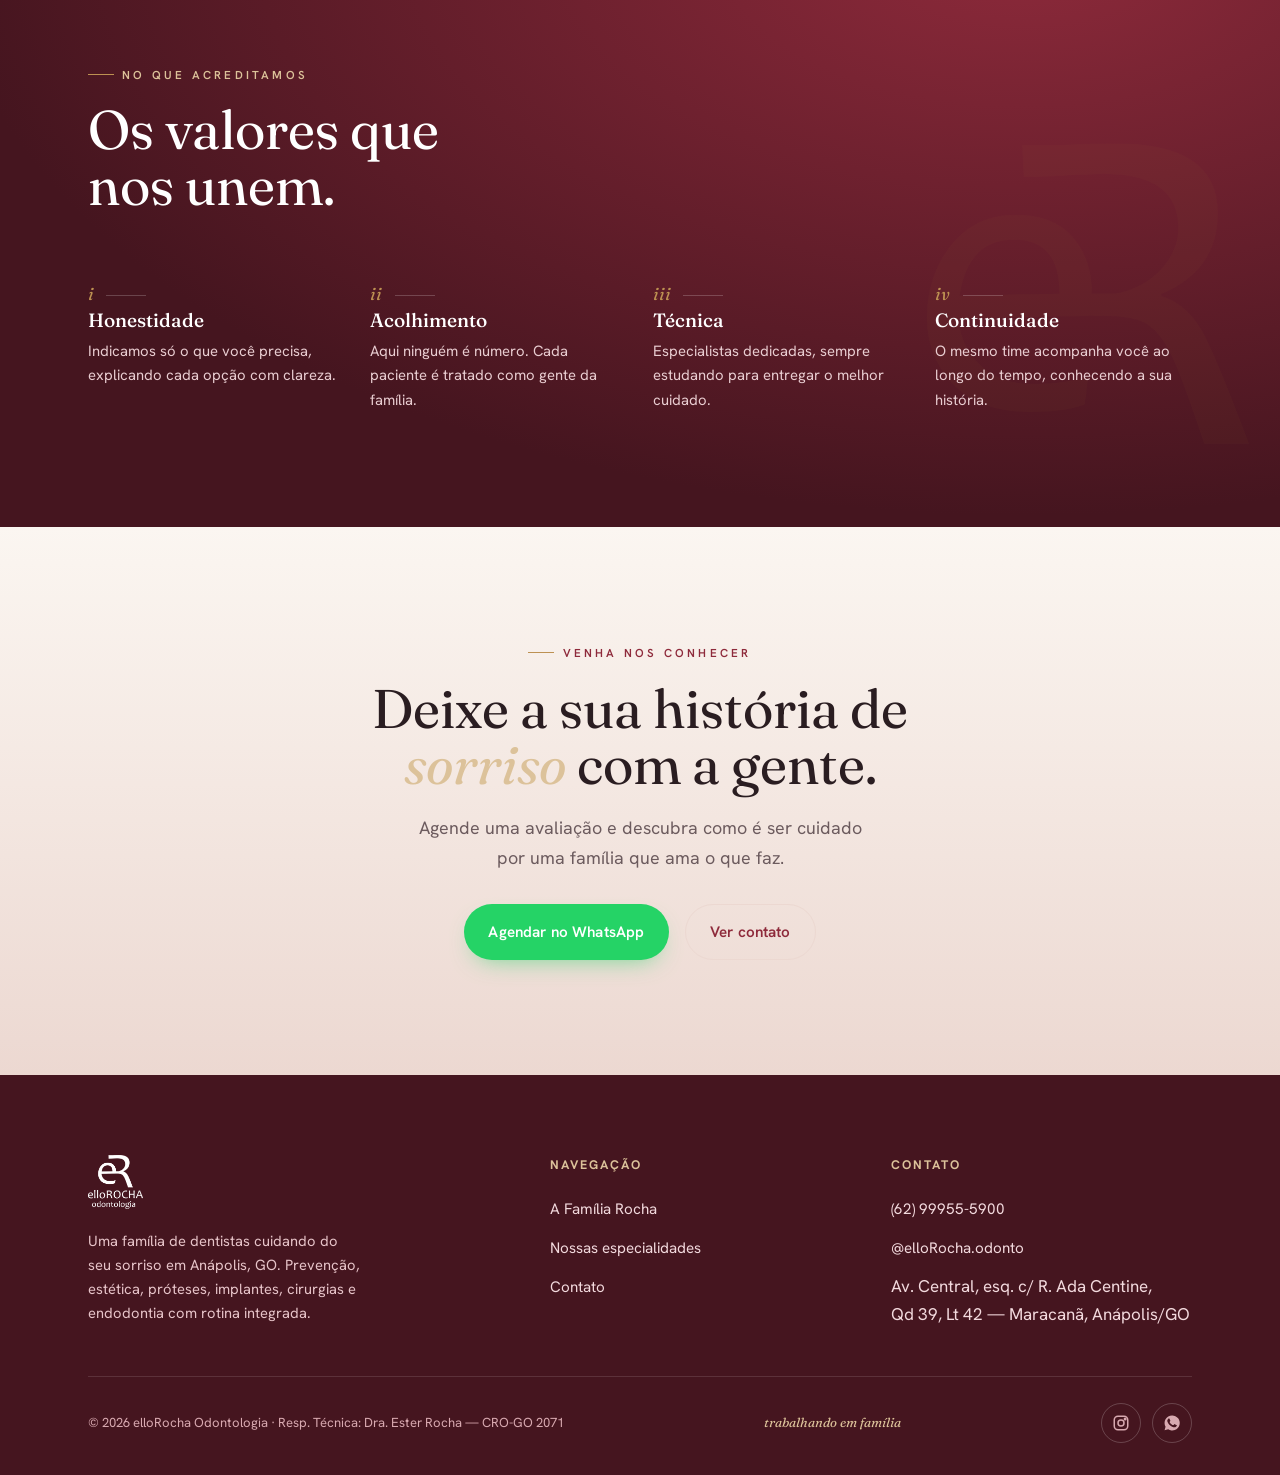
==== commit bb75b6b3: "Atualiza conteudo e imagens do site" ====
--- a/a-familia.html
+++ b/a-familia.html
@@ -47,14 +47,15 @@
       <div class="crumbs"><a href="index.html">Início</a> / <span>A Família</span></div>
       <span class="eyebrow">Trabalhando em família</span>
       <h1>Três mulheres,<br>uma <em>família</em>,<br>o mesmo cuidado.</h1>
-      <p class="lead">A elloRocha nasceu de algo raro: mãe e duas filhas, todas dentistas, escolhendo cuidar de pessoas lado a lado. O que para muitos é só uma clínica, para nós é assunto de casa.</p>
+      <p class="lead">Mãe e filhas trabalhando lado a lado, com especialidades que se completam e uma rotina de cuidado próxima, clara e acolhedora.</p>
       <div class="hero__actions">
         <a class="btn btn--wz" href="https://wa.me/5562999555900?text=Ol%C3%A1!%20Gostaria%20de%20agendar%20uma%20avalia%C3%A7%C3%A3o%20na%20elloRocha." target="_blank" rel="noopener">Agendar avaliação</a>
         <a class="btn btn--ghost" href="especialidades.html">Ver especialidades</a>
       </div>
     </div>
-    <div class="page-hero__media page-hero__media--wide" data-reveal data-delay="2">
+    <div class="page-hero__media page-hero__media--wide example-photo" data-reveal data-delay="2">
       <img src="assets/img/familia-rocha-mesa.webp" alt="Doutoras da família Rocha conversando sobre atendimento na elloRocha">
+      <span class="example-photo__label">FOTO EXEMPLO - TIRAR ESSA FOTO</span>
     </div>
   </div>
 </section>
@@ -79,7 +80,7 @@
     </div>
     <div class="family-grid">
       <article class="doc-card" data-reveal data-delay="1">
-        <div class="doc-card__photo"><span class="doc-card__tag">Matriarca</span><img src="assets/img/dra-ester.jpg" alt="Dra. Ester Rocha em atendimento"></div>
+        <div class="doc-card__photo"><span class="doc-card__tag">Matriarca</span><img src="assets/img/perfil-ester-exemplo.webp" alt="Foto exemplo da Dra. Ester Rocha"><span class="example-photo__label">FOTO EXEMPLO - TIRAR ESSA FOTO</span></div>
         <div class="doc-card__body">
           <h3>Dra. Ester Rocha</h3>
           <p class="doc-card__role">Estética &amp; Prótese</p>
@@ -88,7 +89,7 @@
         </div>
       </article>
       <article class="doc-card" data-reveal data-delay="2">
-        <div class="doc-card__photo"><span class="doc-card__tag">Endodontia</span><img src="assets/img/dra-larissa.jpg" alt="Dra. Larissa Michelle"></div>
+        <div class="doc-card__photo"><span class="doc-card__tag">Endodontia</span><img src="assets/img/perfil-larissa-exemplo.webp" alt="Foto exemplo da Dra. Larissa Michelle"><span class="example-photo__label">FOTO EXEMPLO - TIRAR ESSA FOTO</span></div>
         <div class="doc-card__body">
           <h3>Dra. Larissa Michelle</h3>
           <p class="doc-card__role">Endodontista (canal)</p>
@@ -97,7 +98,7 @@
         </div>
       </article>
       <article class="doc-card" data-reveal data-delay="3">
-        <div class="doc-card__photo"><span class="doc-card__tag">Implantes</span><img src="assets/img/dra-stephanie.jpg" alt="Dra. Stéphanie Caroline em atendimento"></div>
+        <div class="doc-card__photo"><span class="doc-card__tag">Implantes</span><img src="assets/img/perfil-stephanie-exemplo.webp" alt="Foto exemplo da Dra. Stéphanie Caroline"><span class="example-photo__label">FOTO EXEMPLO - TIRAR ESSA FOTO</span></div>
         <div class="doc-card__body">
           <h3>Dra. Stéphanie Caroline</h3>
           <p class="doc-card__role">Implantodontia &amp; Cirurgia</p>
@@ -105,6 +106,22 @@
           <p class="doc-card__quote">“Especialista em implantes e cirurgias, une precisão técnica a um cuidado atento no planejamento, na execução e na prevenção.”</p>
         </div>
       </article>
+    </div>
+  </div>
+</section>
+
+<!-- ===================== BASTIDORES ===================== -->
+<section class="section section--nude">
+  <div class="container">
+    <div class="head" data-reveal>
+      <span class="eyebrow">Nos bastidores do cuidado</span>
+      <h2 class="section-title">Fotos reais da nossa rotina na <em>clínica</em>.</h2>
+      <p class="lead">Registros da rotina clínica que mostram a presença das doutoras no atendimento, a atenção aos detalhes e o cuidado próximo em cada etapa.</p>
+    </div>
+    <div class="behind-grid">
+      <figure data-reveal><img src="assets/img/dra-ester.jpg" alt="Dra. Ester Rocha em atendimento"><figcaption>Experiência e cuidado próximo</figcaption></figure>
+      <figure data-reveal data-delay="1"><img src="assets/img/dra-larissa.jpg" alt="Dra. Larissa Michelle em atendimento"><figcaption>Endodontia com tranquilidade</figcaption></figure>
+      <figure data-reveal data-delay="2"><img src="assets/img/dra-stephanie.jpg" alt="Dra. Stéphanie Caroline em atendimento"><figcaption>Implantes, cirurgia e prevenção</figcaption></figure>
     </div>
   </div>
 </section>
@@ -146,7 +163,7 @@
     <div class="footer__top">
       <div>
         <img src="assets/img/logo-branco.png" alt="elloRocha Odontologia">
-        <p>Uma família de dentistas cuidando do seu sorriso em Anápolis, GO. Estética, implantes, endodontia e clínica geral, com rotina preventiva integrada.</p>
+        <p>Uma família de dentistas cuidando do seu sorriso em Anápolis, GO. Prevenção, estética, próteses, implantes, cirurgias e endodontia com rotina integrada.</p>
       </div>
       <div>
         <h4>Navegação</h4>
--- a/assets/css/styles.css
+++ b/assets/css/styles.css
@@ -198,6 +198,14 @@
   color:var(--bordo); font-size:.7rem; font-weight:600; letter-spacing:.04em;
   padding:.35em .7em; border-radius:999px; backdrop-filter:blur(4px);
 }
+.example-photo{ position:relative; }
+.example-photo__label{
+  position:absolute; z-index:4; left:0; right:0; bottom:0; display:block;
+  padding:.55rem .8rem; background:rgba(69,21,31,.88); color:#fff;
+  font-size:.68rem; line-height:1.1; font-weight:800; letter-spacing:.12em;
+  text-align:center; text-transform:uppercase;
+}
+.collage .example-photo figcaption{ bottom:38px; }
 
 /* =====================================================================
    TRUST STRIP
@@ -228,17 +236,20 @@
 }
 .doc-card:hover{ transform:translateY(-8px); box-shadow:var(--shadow); }
 .doc-card__photo{
-  aspect-ratio:4/4.4; display:flex; align-items:center; justify-content:center; position:relative;
+  aspect-ratio:4/5.15; display:flex; align-items:center; justify-content:center; position:relative;
   background:linear-gradient(155deg,var(--nude),var(--blush));
   overflow:hidden;
 }
-.doc-card__photo img{ width:100%; height:100%; object-fit:cover; }
-.doc-card:nth-child(1) .doc-card__photo img{ object-position:58% 42%; }
-.doc-card:nth-child(2) .doc-card__photo img{ object-position:50% 28%; }
-.doc-card:nth-child(3) .doc-card__photo img{ object-position:54% 34%; }
+.doc-card__photo img{
+  width:100%;
+  height:calc(100% - 3.4rem);
+  margin-top:3.4rem;
+  object-fit:cover;
+  object-position:center top;
+}
 .doc-card__mono{ font-family:var(--serif); font-style:italic; font-size:6rem; color:var(--bordo); opacity:.9; }
 .doc-card__photo::after{ content:""; position:absolute; inset:auto 0 0 0; height:42%; background:linear-gradient(180deg,transparent,rgba(69,21,31,.04)); }
-.doc-card__tag{ position:absolute; top:14px; left:14px; background:var(--paper); color:var(--bordo); font-size:.72rem; font-weight:700; letter-spacing:.04em; padding:.4em .8em; border-radius:999px; box-shadow:var(--shadow-sm); }
+.doc-card__tag{ position:absolute; z-index:5; top:14px; left:14px; background:var(--paper); color:var(--bordo); font-size:.72rem; font-weight:700; letter-spacing:.04em; padding:.4em .8em; border-radius:999px; box-shadow:var(--shadow-sm); }
 .doc-card__body{ padding:1.5rem 1.5rem 1.7rem; }
 .doc-card__body h3{ font-size:1.4rem; font-weight:500; }
 .doc-card__role{ color:var(--bordo); font-weight:600; font-size:.9rem; margin-top:.15rem; }
@@ -248,10 +259,10 @@
 /* =====================================================================
    ESPECIALIDADES
    ===================================================================== */
-.serv-grid{ display:grid; grid-template-columns:repeat(4,1fr); gap:1.4rem; }
+.serv-grid{ display:grid; grid-template-columns:repeat(5,1fr); gap:1.1rem; }
 .serv-card{
   background:var(--paper); border:1px solid var(--linha); border-radius:var(--radius-lg);
-  padding:2rem 1.8rem; transition:.45s var(--ease); position:relative; overflow:hidden;
+  padding:1.5rem 1.25rem; transition:.45s var(--ease); position:relative; overflow:hidden;
   display:flex; flex-direction:column; gap:.9rem; min-height:240px;
 }
 .serv-card::before{ content:""; position:absolute; inset:0 0 auto 0; height:3px; background:linear-gradient(90deg,var(--champagne),var(--bordo)); transform:scaleX(0); transform-origin:left; transition:transform .5s var(--ease); }
@@ -260,12 +271,13 @@
 .serv-card__photo{ aspect-ratio:4/3; border-radius:calc(var(--radius) - 6px); overflow:hidden; background:var(--nude); }
 .serv-card__photo img{ width:100%; height:100%; object-fit:cover; }
 .serv-card:nth-child(1) .serv-card__photo img{ object-position:center; }
-.serv-card:nth-child(2) .serv-card__photo img{ object-position:center 30%; }
-.serv-card:nth-child(3) .serv-card__photo img{ object-position:center 22%; }
+.serv-card:nth-child(2) .serv-card__photo img{ object-position:center; }
+.serv-card:nth-child(3) .serv-card__photo img{ object-position:center; }
 .serv-card:nth-child(4) .serv-card__photo img{ object-position:center; }
+.serv-card:nth-child(5) .serv-card__photo img{ object-position:center; }
 .serv-card__ico{ width:54px; height:54px; border-radius:14px; display:flex; align-items:center; justify-content:center; background:var(--nude); color:var(--bordo); }
 .serv-card__ico svg{ width:26px; height:26px; }
-.serv-card h3{ font-size:1.32rem; font-weight:500; }
+.serv-card h3{ font-size:1.18rem; font-weight:500; }
 .serv-card p{ color:var(--mid); font-size:.95rem; flex:1; }
 .serv-card .link-arrow{ font-size:.9rem; }
 
@@ -413,7 +425,7 @@
 
 /* página única de especialidades */
 .treatment-jump{
-  display:grid; grid-template-columns:repeat(4,1fr); gap:.8rem;
+  display:grid; grid-template-columns:repeat(5,1fr); gap:.8rem;
 }
 .treatment-jump a{
   display:flex; align-items:center; justify-content:center; min-height:58px;
@@ -431,8 +443,19 @@
   overflow:hidden; border-radius:var(--radius-lg); box-shadow:var(--shadow); background:var(--paper);
 }
 .specialty-section img{ width:100%; height:100%; aspect-ratio:4/3.35; object-fit:cover; }
-.specialty-section img[src*="dra-stephanie"]{ object-position:center 28%; }
-.specialty-section img[src*="dra-larissa"]{ object-position:center 24%; }
+.specialty-hero-collage{
+  display:grid; grid-template-columns:1.15fr 1fr 1fr; grid-template-rows:repeat(2, minmax(150px, 1fr));
+  gap:14px; align-self:stretch;
+}
+.specialty-hero-collage figure{
+  position:relative; overflow:hidden; border-radius:var(--radius-lg); box-shadow:var(--shadow-sm); background:var(--paper);
+}
+.specialty-hero-collage figure:first-child{ grid-row:span 2; }
+.specialty-hero-collage img{ width:100%; height:100%; object-fit:cover; }
+.specialty-hero-collage figcaption{
+  position:absolute; left:12px; bottom:12px; border-radius:999px; padding:.35em .75em;
+  background:rgba(251,246,241,.92); color:var(--bordo); font-size:.72rem; font-weight:700;
+}
 .treatment-list{ display:grid; gap:.65rem; margin:1.4rem 0 1.8rem; color:var(--mid); }
 .treatment-list li{
   position:relative; padding-left:1.3rem;
@@ -480,6 +503,8 @@
   .treatment-jump{ grid-template-columns:repeat(2,1fr); }
   .specialty-section__grid{ grid-template-columns:1fr; }
   .specialty-section__grid--reverse figure{ order:0; }
+  .specialty-hero-collage{ order:-1; grid-template-rows:repeat(2, 150px); }
+  .behind-grid{ grid-template-columns:1fr 1fr; }
   .footer__top{ grid-template-columns:1fr 1fr; }
   .collage{ grid-auto-rows:56px; }
   .page-hero__media{ order:-1; }
@@ -495,7 +520,30 @@
   .nav__cta .btn{ display:none; }
   body.menu-open{ overflow:hidden; }
   .serv-grid,.family-grid,.testi-grid,.benefit-grid,.feat-grid,.steps{ grid-template-columns:1fr; }
-  .treatment-jump{ grid-template-columns:1fr; }
+  .treatment-jump{
+    display:flex;
+    gap:.65rem;
+    overflow-x:auto;
+    padding-bottom:.25rem;
+    scroll-snap-type:x proximity;
+    -webkit-overflow-scrolling:touch;
+  }
+  .treatment-jump a{
+    flex:0 0 auto;
+    min-width:max-content;
+    min-height:44px;
+    white-space:nowrap;
+    padding:.65rem .95rem;
+    scroll-snap-align:start;
+  }
+  .specialty-hero-collage{
+    grid-template-columns:1fr 1fr;
+    grid-template-rows:none;
+    align-self:auto;
+  }
+  .specialty-hero-collage figure:first-child{ grid-row:auto; }
+  .specialty-hero-collage img{ aspect-ratio:4/3; }
+  .behind-grid{ grid-template-columns:1fr; }
   .footer__top{ grid-template-columns:1fr; gap:2rem; }
   .resp{ grid-template-columns:1fr; text-align:center; justify-items:center; }
   .hero__proof{ gap:1.4rem; }
@@ -519,6 +567,17 @@
 .visual-proof figcaption{ padding:.8rem 1rem; color:var(--mid); font-size:.82rem; background:var(--paper); }
 .service-visual figure:nth-child(2) img{ object-position:center top; }
 
+.behind-grid{ display:grid; grid-template-columns:repeat(3,1fr); gap:1.4rem; }
+.behind-grid figure{ overflow:hidden; border-radius:var(--radius-lg); box-shadow:var(--shadow-sm); background:var(--paper); border:1px solid var(--linha); }
+.behind-grid img{ width:100%; height:100%; aspect-ratio:4/3; object-fit:cover; }
+.behind-grid figcaption{ padding:.85rem 1rem; color:var(--mid); font-size:.84rem; background:var(--paper); }
+@media (max-width:980px){
+  .behind-grid{ grid-template-columns:1fr 1fr; }
+}
+@media (max-width:680px){
+  .behind-grid{ grid-template-columns:1fr; }
+}
+
 /* ---------- Clínica por dentro ---------- */
 .visual-story{ background:var(--marfim); }
 .visual-story__grid{ display:grid; grid-template-columns:.78fr 1.22fr; gap:clamp(2rem,5vw,4rem); align-items:center; }
@@ -527,6 +586,7 @@
 .clinic-gallery .wide{ grid-column:1; grid-row:1 / span 2; }
 .clinic-gallery .tall{ grid-column:3; grid-row:1 / span 2; }
 .clinic-gallery img{ width:100%; height:100%; object-fit:cover; }
+.clinic-gallery .wide img{ object-position:78% top; }
 .clinic-gallery figcaption{
   position:absolute; left:12px; bottom:12px; border-radius:999px; padding:.35em .75em;
   background:rgba(251,246,241,.92); color:var(--bordo); font-size:.72rem; font-weight:700;
